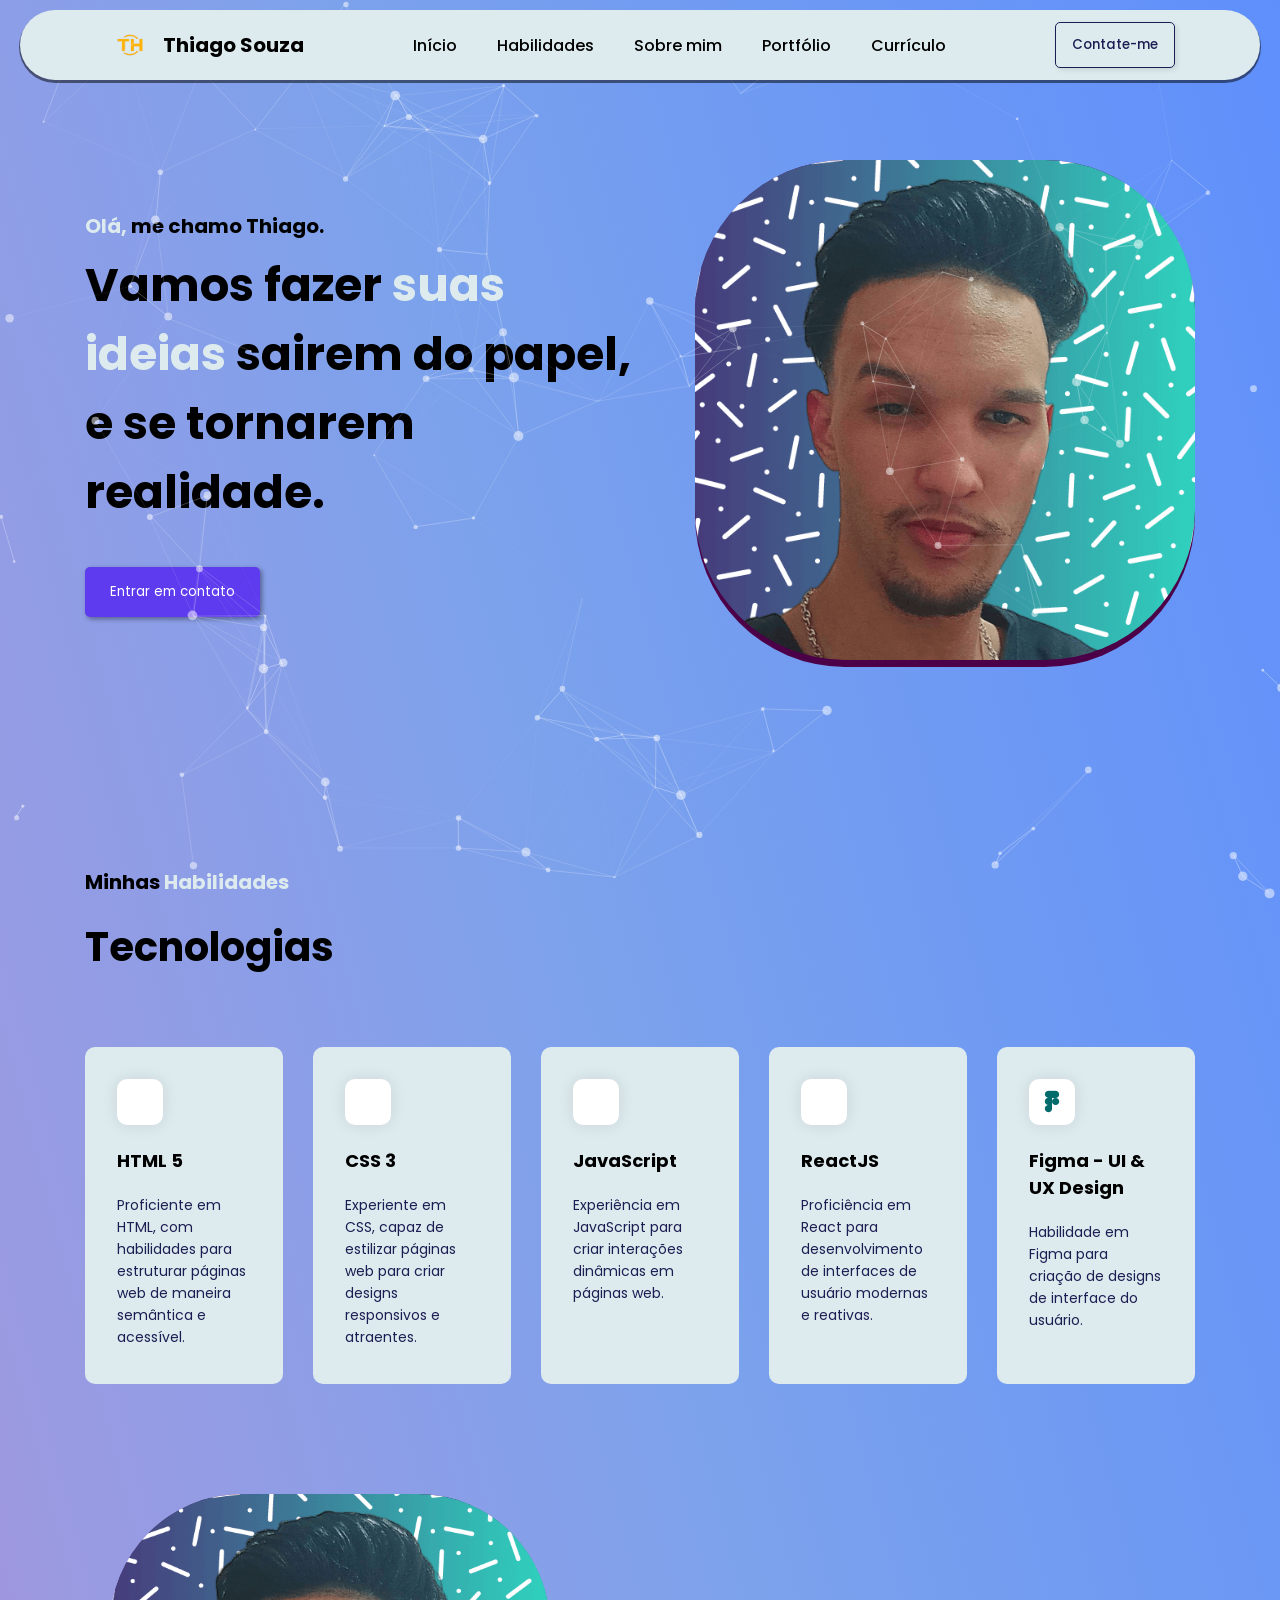
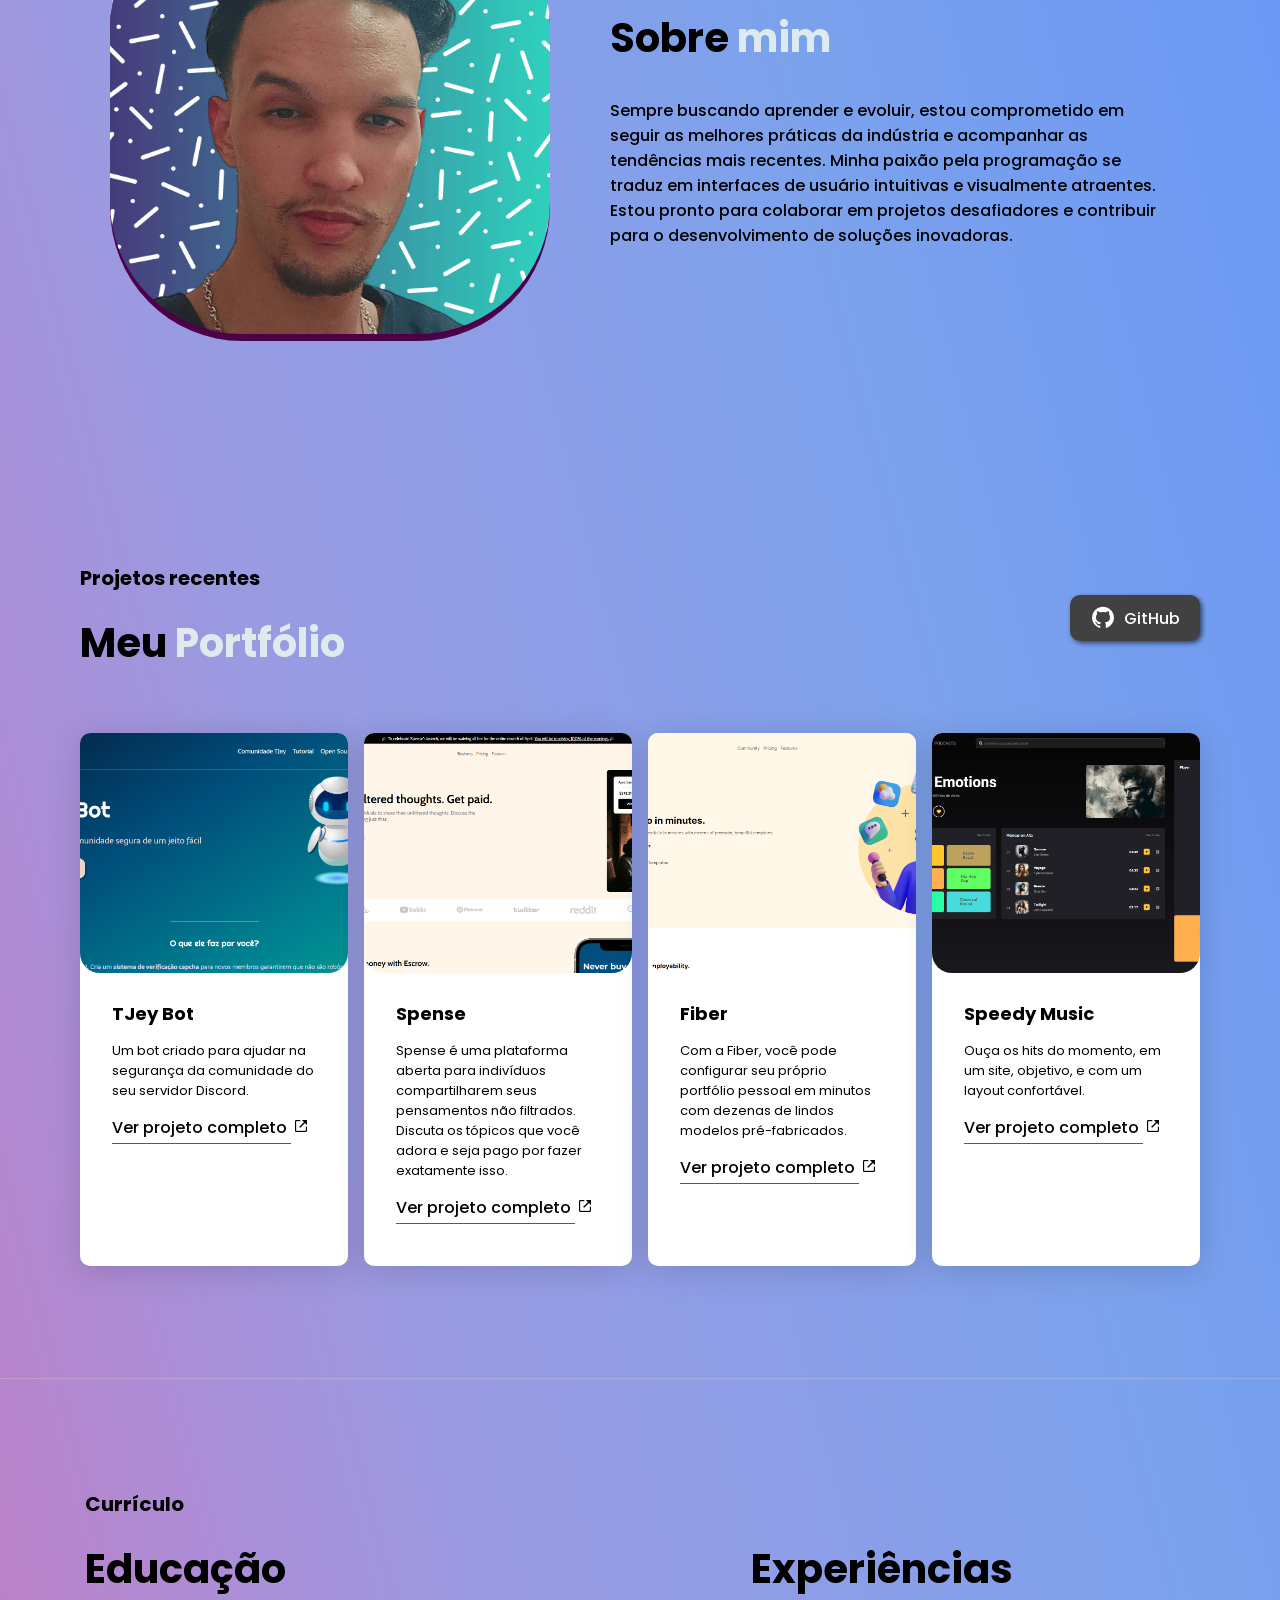
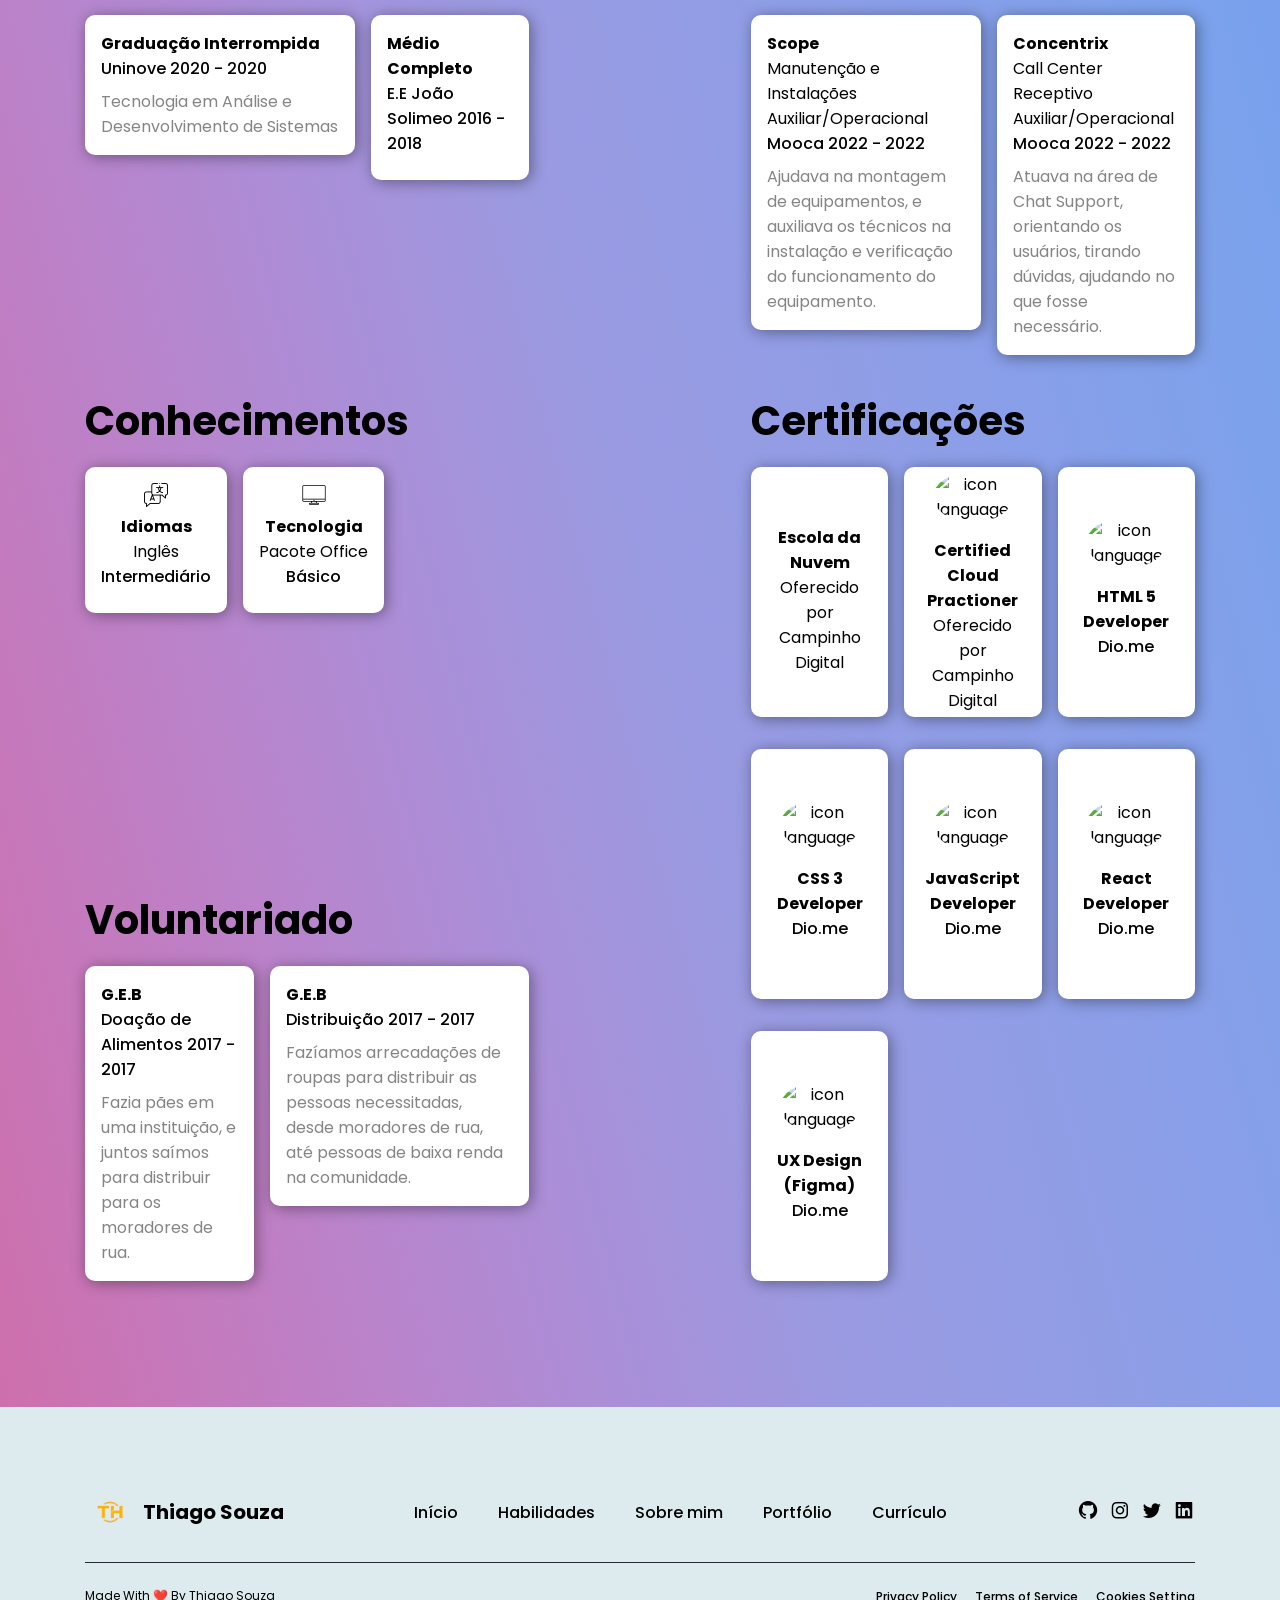
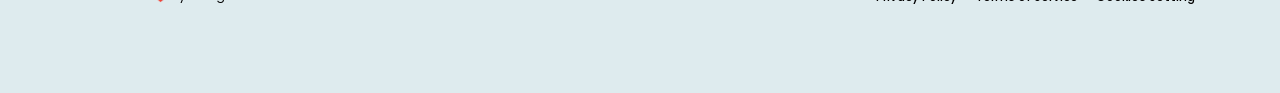
==== index.html @ 3ee02ec7 "adicionando particulas + mq" ====
<!DOCTYPE html>
<html lang="pt-br">
  <head>
    <meta charset="UTF-8" />
    <meta name="viewport" content="width=device-width, initial-scale=1.0" />
    <link
      rel="shortcut icon"
      href="assets/images/logo/th-logo-colored.ico"
      type="image/x-icon"
    />
    <!-- Links alt -->

    <link
      rel="stylesheet"
      type="text/css"
      href="https://cdn.jsdelivr.net/gh/devicons/devicon@latest/devicon.min.css"
    />

    <link
      href="https://unpkg.com/boxicons@2.1.4/css/boxicons.min.css"
      rel="stylesheet"
    />
    <link rel="stylesheet" href="assets/css/style.css" />
    <link rel="stylesheet" href="assets/css/mq-telas-menores.css" />
    <script src="assets/js/scripts.js" defer></script>
    <!-- particles -->
    <script src="assets/js/particles.js" defer></script>
    <script src="assets/js/app.js" defer></script>
    <title>Thiago Souza Portfolio</title>
  </head>
  <body>
    <!-- Particles -->
    <div id="particles-js"></div>

    <!-- Navigation -->
    <nav>
      <div class="logo">
        <img src="assets/images/logo/logo-principal-colored.png" />
        <a href="https://instagram.com/th_ntc" target="_blank">Thiago Souza</a>
      </div>
      <ul>
        <li><a href="#main">Início</a></li>
        <li><a href="#skills" class="hide">Habilidades</a></li>
        <li><a href="#about" class="hide">Sobre mim</a></li>
        <li><a href="#portfolio">Portfólio</a></li>
        <li><a href="#curriculo">Currículo</a></li>
      </ul>
      <button>Contate-me</button>
      <button id="menuButton" onclick="openMenu()">
        <i class="bx bx-menu"></i>
      </button>
    </nav>

    <div class="main" id="main">
      <div class="left">
        <h5><span>Olá,</span> me chamo Thiago.</h5>
        <h3>
          Vamos fazer <span>suas ideias</span> sairem do papel, e se tornarem
          realidade.
        </h3>
        <button>Entrar em contato</button>
      </div>
      <div class="right">
        <img class="profile-pic" src="assets/images/profile-pic.png" />
      </div>
    </div>

    <div class="skills" id="skills">
      <h5>Minhas <span>Habilidades</span></h5>
      <h3>Tecnologias</h3>
      <div class="skill-items">
        <div class="item">
          <div class="icon">
            <i class="devicon-html5-plain colored"></i>
          </div>
          <h4>HTML 5</h4>
          <p>
            Proficiente em HTML, com habilidades para estruturar páginas web de
            maneira semântica e acessível.
          </p>
        </div>
        <div class="item">
          <div class="icon">
            <i class="devicon-css3-plain colored"></i>
          </div>
          <h4>CSS 3</h4>
          <p>
            Experiente em CSS, capaz de estilizar páginas web para criar designs
            responsivos e atraentes.
          </p>
        </div>
        <div class="item">
          <div class="icon">
            <i class="devicon-javascript-plain colored"></i>
          </div>
          <h4>JavaScript</h4>
          <p>
            Experiência em JavaScript para criar interações dinâmicas em páginas
            web.
          </p>
        </div>
        <div class="item">
          <div class="icon">
            <i class="devicon-react-original colored"></i>
          </div>
          <h4>ReactJS</h4>
          <p>
            Proficiência em React para desenvolvimento de interfaces de usuário
            modernas e reativas.
          </p>
        </div>
        <div class="item">
          <div class="icon">
            <i class="bx bxl-figma"></i>
          </div>
          <h4>Figma - UI & UX Design</h4>
          <p>
            Habilidade em Figma para criação de designs de interface do usuário.
          </p>
        </div>
      </div>
    </div>

    <div class="about" id="about">
      <div class="left">
        <img src="assets/images/profile-pic.png" />
      </div>
      <div class="right">
        <h3>Sobre <span>mim</span></h3>
        <p>
          Sempre buscando aprender e evoluir, estou comprometido em seguir as
          melhores práticas da indústria e acompanhar as tendências mais
          recentes. Minha paixão pela programação se traduz em interfaces de
          usuário intuitivas e visualmente atraentes. Estou pronto para
          colaborar em projetos desafiadores e contribuir para o desenvolvimento
          de soluções inovadoras.
        </p>
      </div>
    </div>

    <div class="portfolio" id="portfolio">
      <div class="header">
        <div class="info">
          <h5>Projetos recentes</h5>
          <h3>Meu <span>Portfólio</span></h3>
        </div>
        <a href="https://github.com/th-alves" target="_blank"
          ><i class="bx bxl-github"></i>GitHub</a
        >
      </div>

      <div class="portfolio-items">
        <div class="item">
          <img
            src="assets/images/portfolio-images/destaqueImages/portfolio-first.png"
          />
          <div class="info">
            <h4>TJey Bot</h4>
            <p>
              Um bot criado para ajudar na segurança da comunidade do seu
              servidor Discord.
            </p>
            <a
              href="assets/projects/Destaques/TJey Bot/index.html"
              target="_blank"
              >Ver projeto completo <i class="bx bx-link-external"></i
            ></a>
          </div>
        </div>
        <div class="item">
          <img
            src="assets/images/portfolio-images/destaqueImages/portfolio-second.png"
          />
          <div class="info">
            <h4>Spense</h4>
            <p>
              Spense é uma plataforma aberta para indivíduos compartilharem seus
              pensamentos não filtrados. Discuta os tópicos que você adora e
              seja pago por fazer exatamente isso.
            </p>
            <a
              href="assets/projects/Destaques/Spense/index.html"
              target="_blank"
              >Ver projeto completo <i class="bx bx-link-external"></i
            ></a>
          </div>
        </div>
        <div class="item">
          <img
            src="assets/images/portfolio-images/destaqueImages/portfolio-third.png"
          />
          <div class="info">
            <h4>Fiber</h4>
            <p>
              Com a Fiber, você pode configurar seu próprio portfólio pessoal em
              minutos com dezenas de lindos modelos pré-fabricados.
            </p>
            <a href="assets/projects/Destaques/Fiber/index.html" target="_blank"
              >Ver projeto completo <i class="bx bx-link-external"></i
            ></a>
          </div>
        </div>
        <div class="item">
          <img
            src="assets/images/portfolio-images/destaqueImages/portfolio-fourth.png"
          />
          <div class="info">
            <h4>Speedy Music</h4>
            <p>
              Ouça os hits do momento, em um site, objetivo, e com um layout
              confortável.
            </p>
            <a
              href="assets/projects/Destaques/speedy-music/index.html"
              target="_blank"
              >Ver projeto completo <i class="bx bx-link-external"></i
            ></a>
          </div>
        </div>
      </div>
    </div>

    <!-- Currículo -->
    <div class="curriculo" id="curriculo">
      <h5>Currículo</h5>
      <a class="btnCurriculo" href="assets/currículo-thiago.pdf" target="_blank"
        >Conferir currílo completo</a
      >
      <div class="grid-container">
        <section class="curriculo-content" id="educacao">
          <h3>Educação</h3>
          <div class="flex-container">
            <div class="item">
              <div class="name">
                <p>Graduação Interrompida</p>
              </div>
              <div class="course">
                <span>Uninove 2020 - 2020</span>
                <p>Tecnologia em Análise e Desenvolvimento de Sistemas</p>
              </div>
            </div>
            <div class="item">
              <div class="name">
                <p>Médio Completo</p>
              </div>
              <div class="course">
                <span>E.E João Solimeo 2016 - 2018</span>
              </div>
            </div>
          </div>
        </section>

        <!-- Experiências -->
        <section class="curriculo-content" id="experiencias">
          <h3>Experiências</h3>
          <div class="flex-container">
            <div class="item">
              <div class="name">
                <p>Scope</p>
                <span>Manutenção e Instalações Auxiliar/Operacional</span>
              </div>
              <div class="course">
                <span>Mooca 2022 - 2022</span>
                <p>
                  Ajudava na montagem de equipamentos, e auxiliava os técnicos
                  na instalação e verificação do funcionamento do equipamento.
                </p>
              </div>
            </div>
            <div class="item">
              <div class="name">
                <p>Concentrix</p>
                <span>Call Center Receptivo Auxiliar/Operacional</span>
              </div>
              <div class="course">
                <span>Mooca 2022 - 2022</span>
                <p>
                  Atuava na área de Chat Support, orientando os usuários,
                  tirando dúvidas, ajudando no que fosse necessário.
                </p>
              </div>
            </div>
          </div>
        </section>

        <!-- Conhecimentos -->
        <section class="curriculo-content" id="conhecimentos">
          <h3>Conhecimentos</h3>
          <div class="flex-container">
            <div class="item">
              <div class="name">
                <img src="assets/images/language.png" alt="icon language" />
                <p>Idiomas</p>
                <span>Inglês</span>
              </div>
              <div class="course">
                <span>Intermediário</span>
              </div>
            </div>

            <div class="item">
              <div class="name">
                <img src="assets/images/monitor.png" alt="icon language" />
                <p>Tecnologia</p>
                <span>Pacote Office</span>
              </div>
              <div class="course">
                <span>Básico</span>
              </div>
            </div>
          </div>
        </section>

        <!-- Certificações -->
        <section class="curriculo-content" id="certificacoes">
          <h3>Certificações</h3>
          <div class="flex-container">
            <div class="item">
              <div class="name">
                <img
                  src="https://storage.googleapis.com/taqe-storage/production/public/companies/certifications/logos/campinho-digital_15-12-2023-11-24-24-917_T.png"
                  alt=""
                />
                <p>Escola da Nuvem</p>
                <span>Oferecido por Campinho Digital</span>
              </div>
            </div>

            <div class="item">
              <div class="name">
                <img
                  src="https://storage.googleapis.com/taqe-storage/production/public/companies/certifications/logos/campinho-digital_10-01-2024-16-54-52-249_T.jpeg"
                  alt="icon language"
                />
                <p>Certified Cloud Practioner</p>
                <span>Oferecido por Campinho Digital</span>
              </div>
            </div>
            <div class="item">
              <div class="name">
                <img
                  src="https://hermes.dio.me/tracks/62ed1f1d-8d76-4bbc-905f-e73d20cb82f5.png"
                  alt="icon language"
                />
                <p>HTML 5 Developer</p>
              </div>
              <div class="course">
                <span>Dio.me</span>
              </div>
            </div>
            <div class="item">
              <div class="name">
                <img
                  src="https://hermes.dio.me/tracks/da043c7a-7189-441e-bf28-adc2d05a4934.png"
                  alt="icon language"
                />
                <p>CSS 3 Developer</p>
              </div>
              <div class="course">
                <span>Dio.me</span>
              </div>
            </div>
            <div class="item">
              <div class="name">
                <img
                  src="https://hermes.dio.me/tracks/55e7040f-775b-47e5-a8fb-69d002ca17a9.png"
                  alt="icon language"
                />
                <p>JavaScript Developer</p>
              </div>
              <div class="course">
                <span>Dio.me</span>
              </div>
            </div>
            <div class="item">
              <div class="name">
                <img
                  src="https://hermes.dio.me/tracks/68c81887-a1c2-440d-a7ea-7777bc10cd41.png"
                  alt="icon language"
                />
                <p>React Developer</p>
              </div>
              <div class="course">
                <span>Dio.me</span>
              </div>
            </div>
            <div class="item">
              <div class="name">
                <img
                  src="https://hermes.dio.me/tracks/0b5c4809-2339-47e7-b9df-56359e44ac1a.png"
                  alt="icon language"
                />
                <p>UX Design (Figma)</p>
              </div>
              <div class="course">
                <span>Dio.me</span>
              </div>
            </div>
          </div>
        </section>

        <!-- Voluntariado -->
        <section class="curriculo-content" id="voluntariado">
          <h3>Voluntariado</h3>
          <div class="flex-container">
            <div class="item">
              <div class="name">
                <p>G.E.B</p>
              </div>
              <div class="course">
                <span>Doação de Alimentos 2017 - 2017</span>
                <p>
                  Fazia pães em uma instituição, e juntos saímos para distribuir
                  para os moradores de rua.
                </p>
              </div>
            </div>
            <div class="item">
              <div class="name">
                <p>G.E.B</p>
              </div>
              <div class="course">
                <span>Distribuição 2017 - 2017</span>
                <p>
                  Fazíamos arrecadações de roupas para distribuir as pessoas
                  necessitadas, desde moradores de rua, até pessoas de baixa
                  renda na comunidade.
                </p>
              </div>
            </div>
          </div>
        </section>
      </div>
    </div>

    <footer>
      <div class="top">
        <div class="logo">
          <img src="assets/images/logo/logo-principal-colored.png" />
          <a href="https://instagram.com/th_ntc">Thiago Souza</a>
        </div>
        <ul>
          <li><a href="#main">Início</a></li>
          <li><a href="#skills" class="hide">Habilidades</a></li>
          <li><a href="#about" class="hide">Sobre mim</a></li>
          <li><a href="#portfolio">Portfólio</a></li>
          <li><a href="#curriculo">Currículo</a></li>
        </ul>
        <div class="social-links">
          <a href="https://github.com/th-alves" target="_blank"
            ><i class="bx bxl-github"></i
          ></a>
          <a href="https://instagram.com/th_ntc" target="_blank"
            ><i class="bx bxl-instagram"></i
          ></a>
          <a href="https://x.com/@speedyx02" target="_blank"
            ><i class="bx bxl-twitter"></i
          ></a>
          <a
            href="https://www.linkedin.com/in/thiago-alves-265823236/"
            target="_blank"
            ><i class="bx bxl-linkedin-square"></i
          ></a>
        </div>
      </div>
      <div class="separator"></div>
      <div class="bottom">
        <p>Made With ❤️ By Thiago Souza</p>
        <div class="links">
          <a href="#">Privacy Policy</a>
          <a href="#">Terms of Service</a>
          <a href="#">Cookies Setting</a>
        </div>
      </div>
    </footer>
  </body>
</html>

<!--  -->
---- assets/css/style.css ----
@charset "UTF-8";

@import url(https://fonts.googleapis.com/css?family=Poppins:100,100italic,200,200italic,300,300italic,regular,italic,500,500italic,600,600italic,700,700italic,800,800italic,900,900italic);

html {
  scroll-behavior: smooth;
}

* {
  margin: 0;
  padding: 0;
  box-sizing: border-box;
  font-family: "Poppins", sans-serif;
}

body {
  background-image: linear-gradient(
    to right top,
    #d16ba5,
    #c777b9,
    #ba83ca,
    #aa8fd8,
    #9a9ae1,
    #919de5,
    #879fe9,
    #7ca2ec,
    #749df0,
    #6d99f4,
    #6694f8,
    #5f8ffb
  );
}

a {
  text-decoration: none;
  color: #000;
  font-weight: 500;
  transition: color 0.3s ease;
}

a:hover:not(.portfolio .header a) {
  color: #1c1e53 !important;
}

h5 {
  font-size: 20px;
}

li {
  list-style: none;
}

nav {
  background-color: #deebee;
  border-radius: 50px;
  position: sticky;
  top: 10px;
  padding: 0 85px;
  margin: 0 20px;
  display: flex;
  align-items: center;
  justify-content: space-between;
  height: 70px;
  box-shadow: 0 2px 0px 1px rgba(0, 0, 0, 0.5);
  z-index: 99;
}

nav .logo,
footer .logo {
  display: flex;
  align-items: center;
}

nav .logo a,
footer .logo a {
  margin-left: 8px;
  font-weight: bold;
  font-size: 20px;
}

nav .logo img,
footer .logo img {
  width: 50px;
  height: 40px;
}

nav ul,
footer .top ul {
  display: flex;
  gap: 40px;
}

nav button {
  color: #1c1e53;
  font-weight: 500;
  background-color: transparent;
  box-shadow: 2px 2px 5px rgba(0, 0, 0, 0.1);
  padding: 12px 16px;
  border-radius: 5px;
  border: 1px solid #1c1e53;
  cursor: pointer;
  transition: all 0.3s ease;
}

nav button:hover {
  background-color: #5e3bee;
  border-color: #5e3bee;
  box-shadow: 2px 2px 3px rgba(0, 0, 0, 0.4);
  color: #deebee;
}

nav button#menuButton {
  display: none;
  align-items: center;
  justify-content: center;
  font-size: 24px;
  padding: 7px;
}

.main {
  padding: 90px 85px;
  display: flex;
  align-items: center;
  justify-content: space-between;
  gap: 40px;
}

.main .left {
  display: flex;
  flex-direction: column;
  align-items: start;
}

.main .left h3 {
  margin-top: 10px;
  font-weight: bold;
  font-size: 46px;
}

.main .left h3 span,
.main .left h5 span,
.about .right h3 span,
.portfolio .header .info h3 span,
.skills h5 span {
  color: #deebee;
}

.main .left button {
  margin-top: 40px;
  color: #fff;
  cursor: pointer;
  background-color: #5e3bee;
  padding: 14px 24px;
  border: 1px solid transparent;
  border-radius: 5px;
  box-shadow: 2px 2px 5px rgba(0, 0, 0, 0.4);
  transition: background 0.7s ease;
}

.main .left button:hover {
  background-color: #000;
  box-shadow: 2px 2px 3px rgba(0, 0, 0, 0.4);
  color: #fff;
}

.main .right {
  animation: bouncing 6s ease-in-out infinite alternate;
}

.main .right,
.main .right img {
  background-color: #4b0047;
  width: 500px;
  border-radius: 30%;
}

.skills {
  padding: 110px 85px 0;
}

.skills h3,
.about .right h3,
.portfolio .header h3,
.curriculo h3 {
  font-size: 40px;
  margin-top: 20px;
}

.skills .skill-items {
  display: flex;
  margin-top: 70px;
  gap: 30px;
}

.skills .skill-items .item {
  background-color: #deebee;
  width: 25%;
  border-radius: 10px;
  padding: 32px;
  border-bottom: 4px solid transparent;
  cursor: pointer;
  transition: all 0.3s ease;
}

.skills .skill-items .item:hover {
  border-color: #4b0047;
  transform: scale(1.02);
}

.skills .skill-items .item .icon {
  display: flex;
  align-items: center;
  justify-content: center;
  background-color: #fff;
  width: 46px;
  height: 46px;
  border-radius: 10px;
  margin-bottom: 22px;
  box-shadow: 0 0 16px rgba(0, 0, 0, 0.1);
}

.skills .skill-items .item .icon i {
  font-size: 26px;
  color: #006b6a;
}

.skills .skill-items .item h4,
.portfolio .portfolio-items .item .info h4 {
  font-size: 18px;
}

.skills .skill-items .item p {
  margin-top: 20px;
  font-size: 14px;
  line-height: 22px;
  color: #1c1e53;
}

.about {
  padding: 110px;
  display: flex;
  align-items: center;
  gap: 60px;
}

.about .left {
  background-color: #deebee;
  border-radius: 10px 10px 0 0;
}

.about .left,
.about .left img {
  width: 440px;
  border-radius: 30%;
  background-color: #4b0047;
}

.about .right p {
  font-size: 16px;
  font-weight: 500;
  margin-top: 30px;
}

.portfolio {
  padding: 7rem 5rem;
}

.portfolio .header {
  display: flex;
  align-items: center;
  justify-content: space-between;
  margin-bottom: 60px;
}

.portfolio .header a {
  background-color: #414141;
  box-shadow: 2px 2px 5px rgba(0, 0, 0, 0.6);
  border: none;
  border-radius: 10px;
  padding: 10px 20px;
  color: #fff;
  cursor: pointer;
  display: flex;
  align-items: center;
  gap: 8px;
  transition: 0.3s ease-in;
}

.portfolio .header a i {
  font-size: 26px;
}
.portfolio .header a:hover {
  transform: scale(1.02);
  box-shadow: 1px 2px 5px black;
}

.portfolio .portfolio-items {
  display: grid;
  grid-template-columns: repeat(4, 1fr);
  gap: 1rem;
}

.portfolio .portfolio-items .item {
  width: 100%;
  background-color: #fff;
  border-radius: 10px;
  border-bottom: 4px solid transparent;
  cursor: pointer;
  box-shadow: 0 5px 32px rgba(0, 0, 0, 0.15);
  transition: all 0.3s ease;
}

.portfolio .portfolio-items .item:hover {
  border-color: #4b0047;
  transform: translateY(-10px);
}

.portfolio .portfolio-items .item img {
  width: 100%;
  height: 240px;
  object-fit: cover;
  object-position: top;
  border-radius: 10px 10px 20px 20px;
}

.portfolio .portfolio-items .item .info {
  display: flex;
  flex-direction: column;
  gap: 14px;
  padding: 20px 32px 42px;
}

.portfolio .portfolio-items .item .info p {
  font-size: 13px;
}

.portfolio .portfolio-items .item .info a {
  text-decoration: underline;
  text-underline-offset: 10px;
  text-decoration-color: #5e3bee;
}

.portfolio .portfolio-items .item .info a i {
  margin-left: 2px;
  font-size: 16px;
}

/* Curriculo */
.curriculo {
  border-top: 1px solid rgba(211, 211, 211, 0.3);
  padding: 110px 85px;
}

.curriculo .btnCurriculo {
  display: none;
}

.curriculo h3 {
  margin-bottom: 1rem;
}

.curriculo .grid-container {
  display: grid;
  grid-template-columns: repeat(5, 1fr);
}

#educacao {
  grid-area: 1 / 1 / 3 / 3;
}
#experiencias {
  grid-area: 1 / 4 / 3 / 6;
}
#conhecimentos {
  grid-area: 4 / 1 / 6 / 3;
}
#certificacoes {
  grid-area: 4 / 4 / 6 / 6;
}
#voluntariado {
  grid-area: 5 / 1 / 5 / 3;
}

.curriculo .curriculo-content .flex-container {
  display: flex;
  align-items: center;
  align-items: flex-start;
  gap: 1rem;
}

.curriculo .item {
  background-color: #fff;
  box-shadow: 2px 2px 15px rgba(0, 0, 0, 0.4);
  border-radius: 10px;
  padding: 1rem;
  margin-bottom: 1rem;
  height: auto;
  max-width: 300px;
}
.curriculo .item .course {
  display: flex;
  flex-direction: column;
}
.curriculo .item .name p {
  color: #000;
  font-weight: 700;
}
.curriculo .item .course span {
  margin-bottom: 0.5rem;
  color: #000;
  font-weight: 500;
}
.curriculo .item .course p {
  color: #858585;
}

/* Conhecimentos */
#conhecimentos .flex-container .item .name span svg {
  font-size: 20px;
}

/* Certificações */
#certificacoes .flex-container {
  display: grid;
  grid-template-columns: repeat(3, 1fr);
}
#certificacoes .flex-container .item {
  display: flex;
  align-items: center;
  justify-content: center;
  flex-direction: column;
  height: 250px;
}

#certificacoes .flex-container .item,
#conhecimentos .flex-container .item {
  text-align: center;
}

#certificacoes .flex-container .item .name img {
  margin: 0 auto 1rem;
  width: 80px;
  border-radius: 50%;
  display: flex;
  align-items: center;
}

footer {
  background-color: #deebee;
  padding: 85px;
  display: flex;
  flex-direction: column;
}

footer .top,
footer .bottom {
  display: flex;
  align-items: center;
  justify-content: space-between;
}

footer .top .social-links {
  display: flex;
  align-items: center;
  gap: 10px;
  font-size: 22px;
}

footer .separator {
  width: 100%;
  height: 1px;
  background-color: #282938;
  margin: 30px 0 20px;
}

footer .bottom p {
  font-size: 12px;
}

footer .bottom .links a {
  font-size: 12px;
  margin-left: 14px;
}

/* ---- particles.js container ---- */
#particles-js {
  position: absolute;
  width: 100%;
  height: 100%;
  background-color: transparent;
  background-image: url("");
  background-repeat: no-repeat;
  background-size: cover;
  background-position: 50% 50%;
} /* ---- stats.js ---- */
.count-particles {
  background: #000022;
  position: absolute;
  top: 48px;
  left: 0;
  width: 80px;
  color: #13e8e9;
  font-size: 0.8em;
  text-align: left;
  text-indent: 4px;
  line-height: 14px;
  padding-bottom: 2px;
  font-family: Helvetica, Arial, sans-serif;
  font-weight: bold;
}
.js-count-particles {
  font-size: 1.1em;
}
#stats,
.count-particles {
  user-select: none;
  -webkit-user-select: none;
  margin-top: 5px;
  margin-left: 5px;
}
#stats {
  border-radius: 3px 3px 0 0;
  overflow: hidden;
}
.count-particles {
  border-radius: 0 0 3px 3px;
}

/* Animation */
@keyframes bouncing {
  0% {
    transform: translateY(-10px);
  }
  50% {
    transform: translateY(20px);
  }
  100% {
    transform: translateY(10px);
  }
}
---- assets/css/mq-telas-menores.css ----
@media screen and (max-width: 1200px) {
  .main .left h5 {
    font-size: 18px;
  }

  .main .left h3 {
    font-size: 36px;
  }

  .main .left p {
    font-size: 18px;
  }

  .main .right img {
    width: 380px;
  }

  .skills .skill-items {
    gap: 10px;
    justify-content: space-between;
    flex-wrap: wrap;
  }

  .skills .skill-items .item {
    width: 49%;
  }

  .about .left img {
    width: 370px;
  }

  .skills h3,
  .about .right h3,
  .portfolio .header h3,
  .curriculo h3 {
    font-size: 32px;
  }

  .about .right p {
    font-size: 15px;
  }

  footer .top ul {
    gap: 20px;
  }
}

@media screen and (max-width: 992px) {
  nav {
    padding: 0 40px;
  }
  nav button {
    display: none;
  }

  nav ul {
    gap: 20px;
  }

  nav ul li a {
    font-size: 15px;
  }

  .main {
    flex-direction: column;
  }

  .main .right,
  .about .left,
  .about .left img,
  .main .right img {
    width: 380px;
  }

  .about {
    flex-direction: column;
    justify-content: center;
  }

  .portfolio .portfolio-items {
    grid-template-columns: repeat(2, 1fr);
    gap: 22px;
    flex-wrap: wrap;
    justify-content: center;
  }

  .portfolio .portfolio-items .item {
    width: 100%;
  }

  /* Curriculo */
  .curriculo .grid-container {
    display: flex;
    flex-direction: column;
    gap: 1rem;
  }

  footer .top ul {
    display: none;
  }
}

@media screen and (max-width: 768px) {
  nav {
    justify-content: space-between;
    padding: 0 42px;
  }

  nav ul {
    display: none;
  }

  nav.open .logo {
    display: none;
  }

  nav.open ul {
    display: flex;
    gap: 10px;
  }

  nav button#menuButton {
    display: flex;
  }

  .main {
    padding: 42px;
  }

  .about .left,
  .about .left img,
  .main .right,
  .main .right img {
    max-width: 100%;
  }

  .skills {
    padding: 85px 42px 0;
  }

  .skills .skill-items {
    gap: 8px;
  }

  .about {
    padding: 85px 42px;
  }

  .portfolio {
    padding: 0;
  }

  .portfolio .header {
    padding: 60px 42px;
    align-items: flex-start;
  }

  .portfolio .portfolio-items {
    grid-template-columns: 1fr;
  }

  .portfolio .portfolio-items .item {
    margin: auto;
    width: 80%;
  }

  /* Curriculo */
  .curriculo {
    padding: 85px 42px;
  }

  .curriculo .grid-container {
    display: flex;
    flex-direction: column;
    gap: 1rem;
  }

  footer {
    padding: 85px 42px;
  }

  footer .bottom {
    flex-direction: column-reverse;
    gap: 14px;
  }
}

@media screen and (max-width: 576px) {
  .hide {
    display: none;
  }

  nav ul li a {
    font-size: 1rem;
  }

  nav .logo a {
    font-size: 18px;
  }

  .main .left h3 {
    font-size: 32px;
  }

  .main .left p {
    font-size: 16px;
  }

  .main .left button {
    width: 100%;
  }

  .skills .skill-items .item {
    width: 100%;
  }

  .portfolio .header button {
    font-size: 12px;
    padding: 8px 14px;
  }

  .portfolio .portfolio-items .item {
    margin: auto;
    width: 90%;
  }

  .curriculo .grid-container {
    display: none;
  }

  .curriculo .btnCurriculo {
    display: block;
  }

  .curriculo .btnCurriculo {
    font-weight: 500;
    text-align: center;
    background-color: #deebee;
    box-shadow: 2px 2px 5px rgba(0, 0, 0, 0.1);
    padding: 12px 16px;
    border-radius: 5px;
    border: 1px solid #1c1e53;
    cursor: pointer;
  }
}
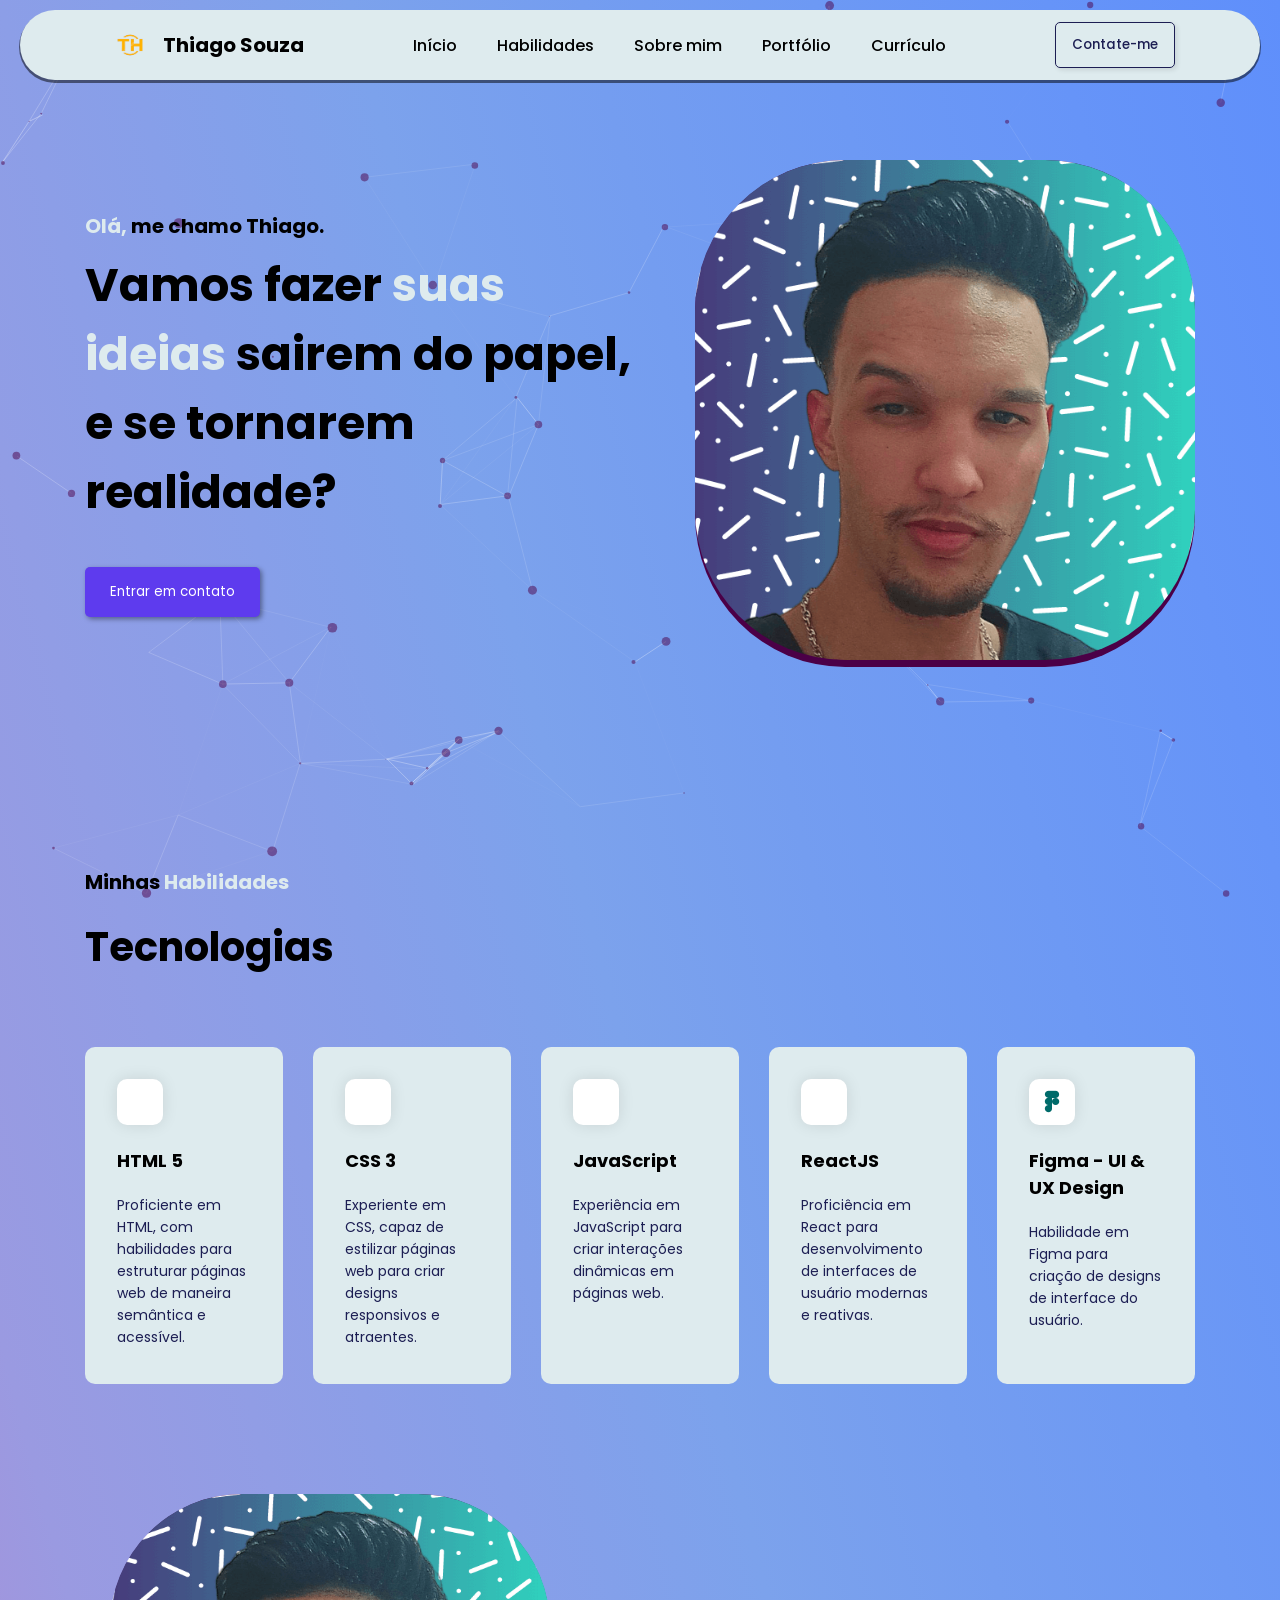
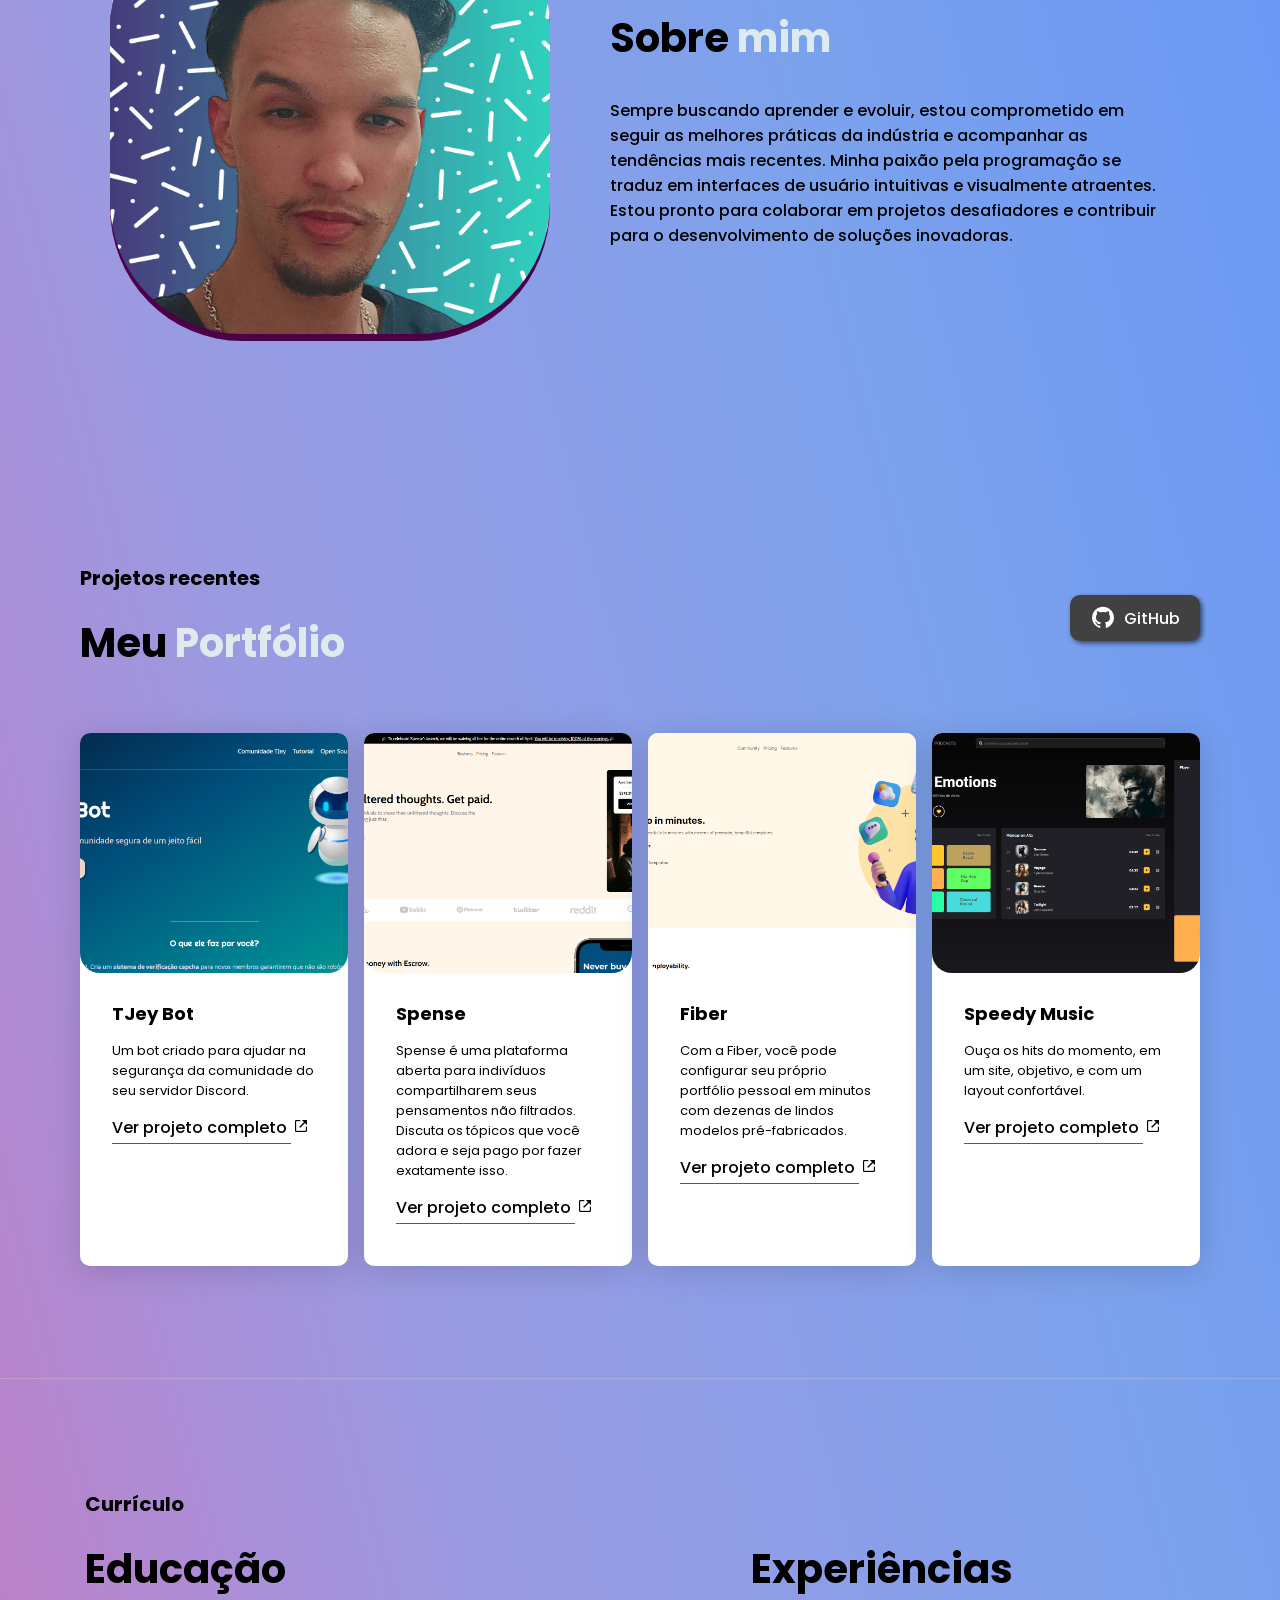
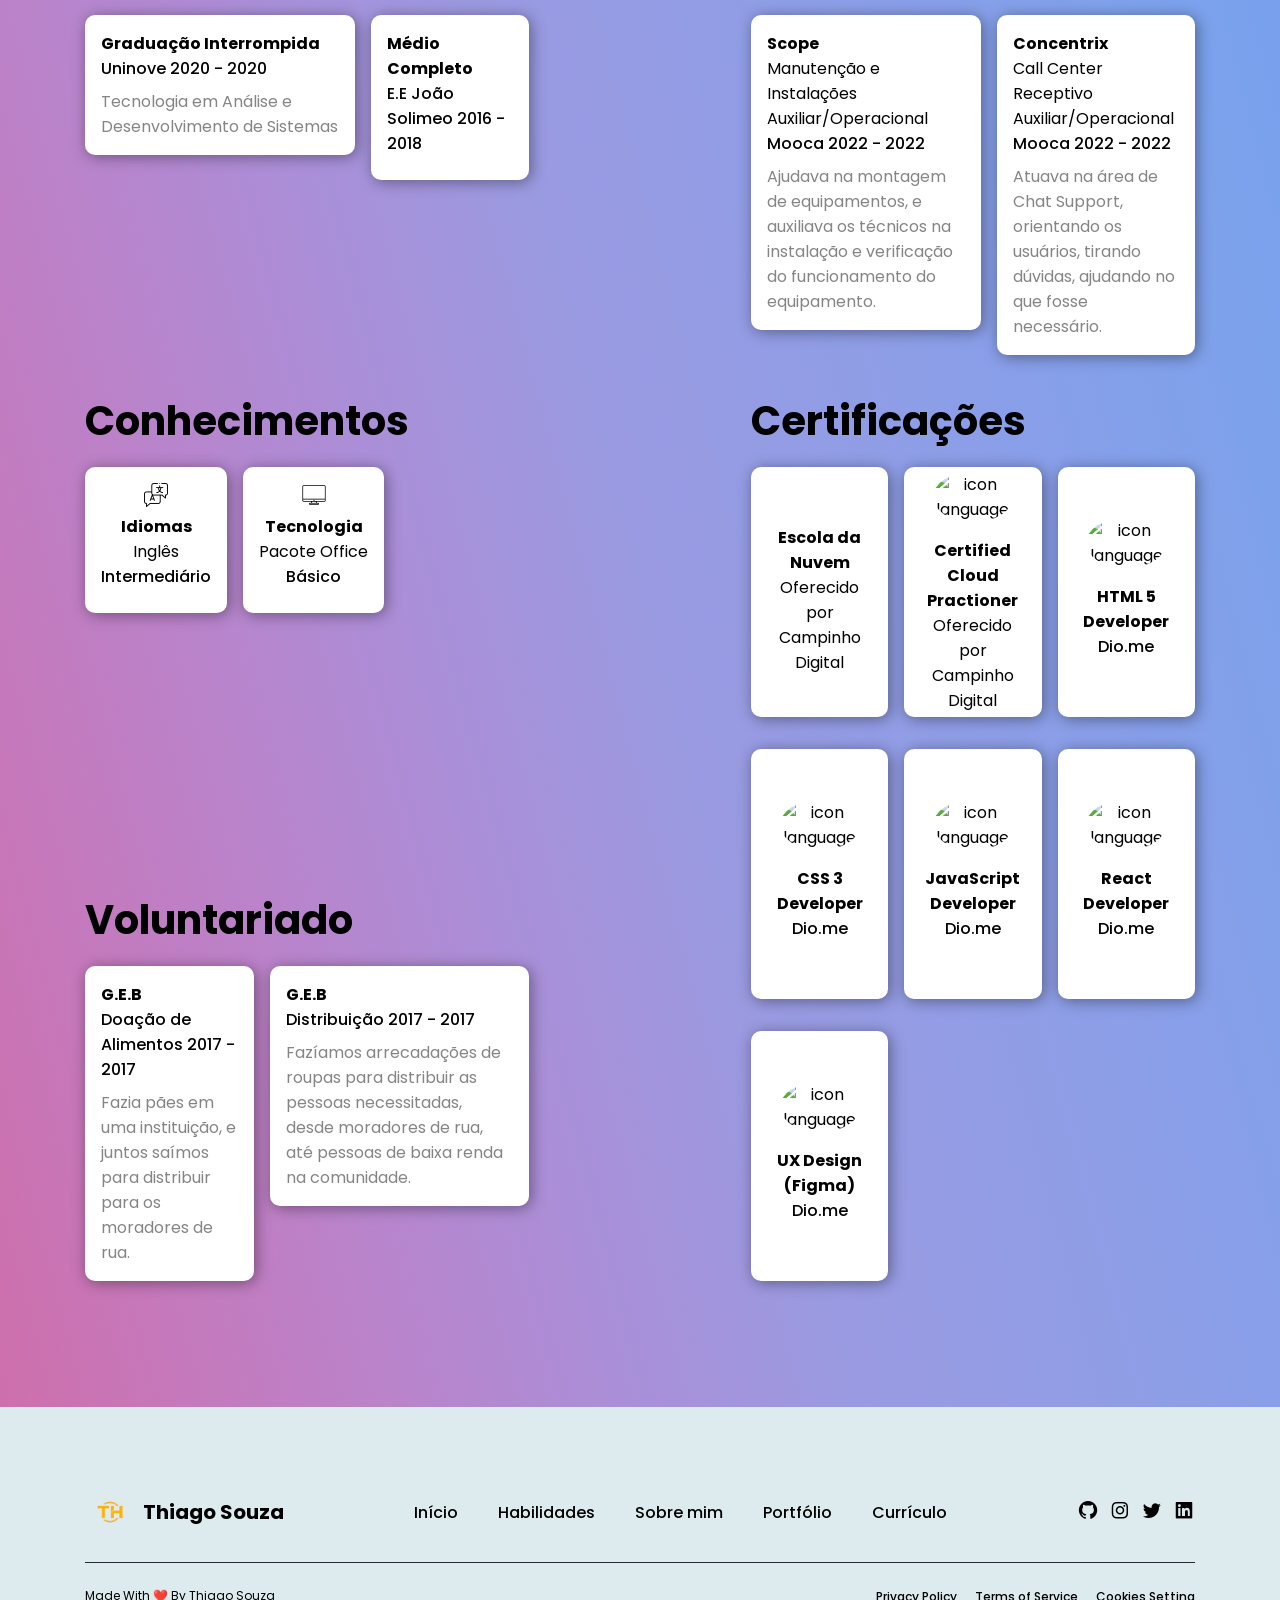
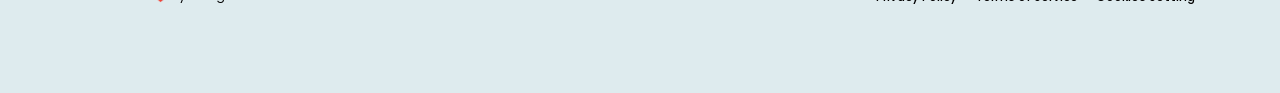
==== commit ca08a1e3: "correção de bug" ====
--- a/index.html
+++ b/index.html
@@ -56,7 +56,7 @@
         <h5><span>Olá,</span> me chamo Thiago.</h5>
         <h3>
           Vamos fazer <span>suas ideias</span> sairem do papel, e se tornarem
-          realidade.
+          realidade?
         </h3>
         <button>Entrar em contato</button>
       </div>
--- a/assets/css/style.css
+++ b/assets/css/style.css
@@ -486,45 +486,8 @@
   position: absolute;
   width: 100%;
   height: 100%;
-  background-color: transparent;
-  background-image: url("");
-  background-repeat: no-repeat;
-  background-size: cover;
-  background-position: 50% 50%;
-} /* ---- stats.js ---- */
-.count-particles {
-  background: #000022;
-  position: absolute;
-  top: 48px;
-  left: 0;
-  width: 80px;
-  color: #13e8e9;
-  font-size: 0.8em;
-  text-align: left;
-  text-indent: 4px;
-  line-height: 14px;
-  padding-bottom: 2px;
-  font-family: Helvetica, Arial, sans-serif;
-  font-weight: bold;
-}
-.js-count-particles {
-  font-size: 1.1em;
-}
-#stats,
-.count-particles {
-  user-select: none;
-  -webkit-user-select: none;
-  margin-top: 5px;
-  margin-left: 5px;
-}
-#stats {
-  border-radius: 3px 3px 0 0;
-  overflow: hidden;
-}
-.count-particles {
-  border-radius: 0 0 3px 3px;
-}
-
+  z-index: -99;
+}
 /* Animation */
 @keyframes bouncing {
   0% {
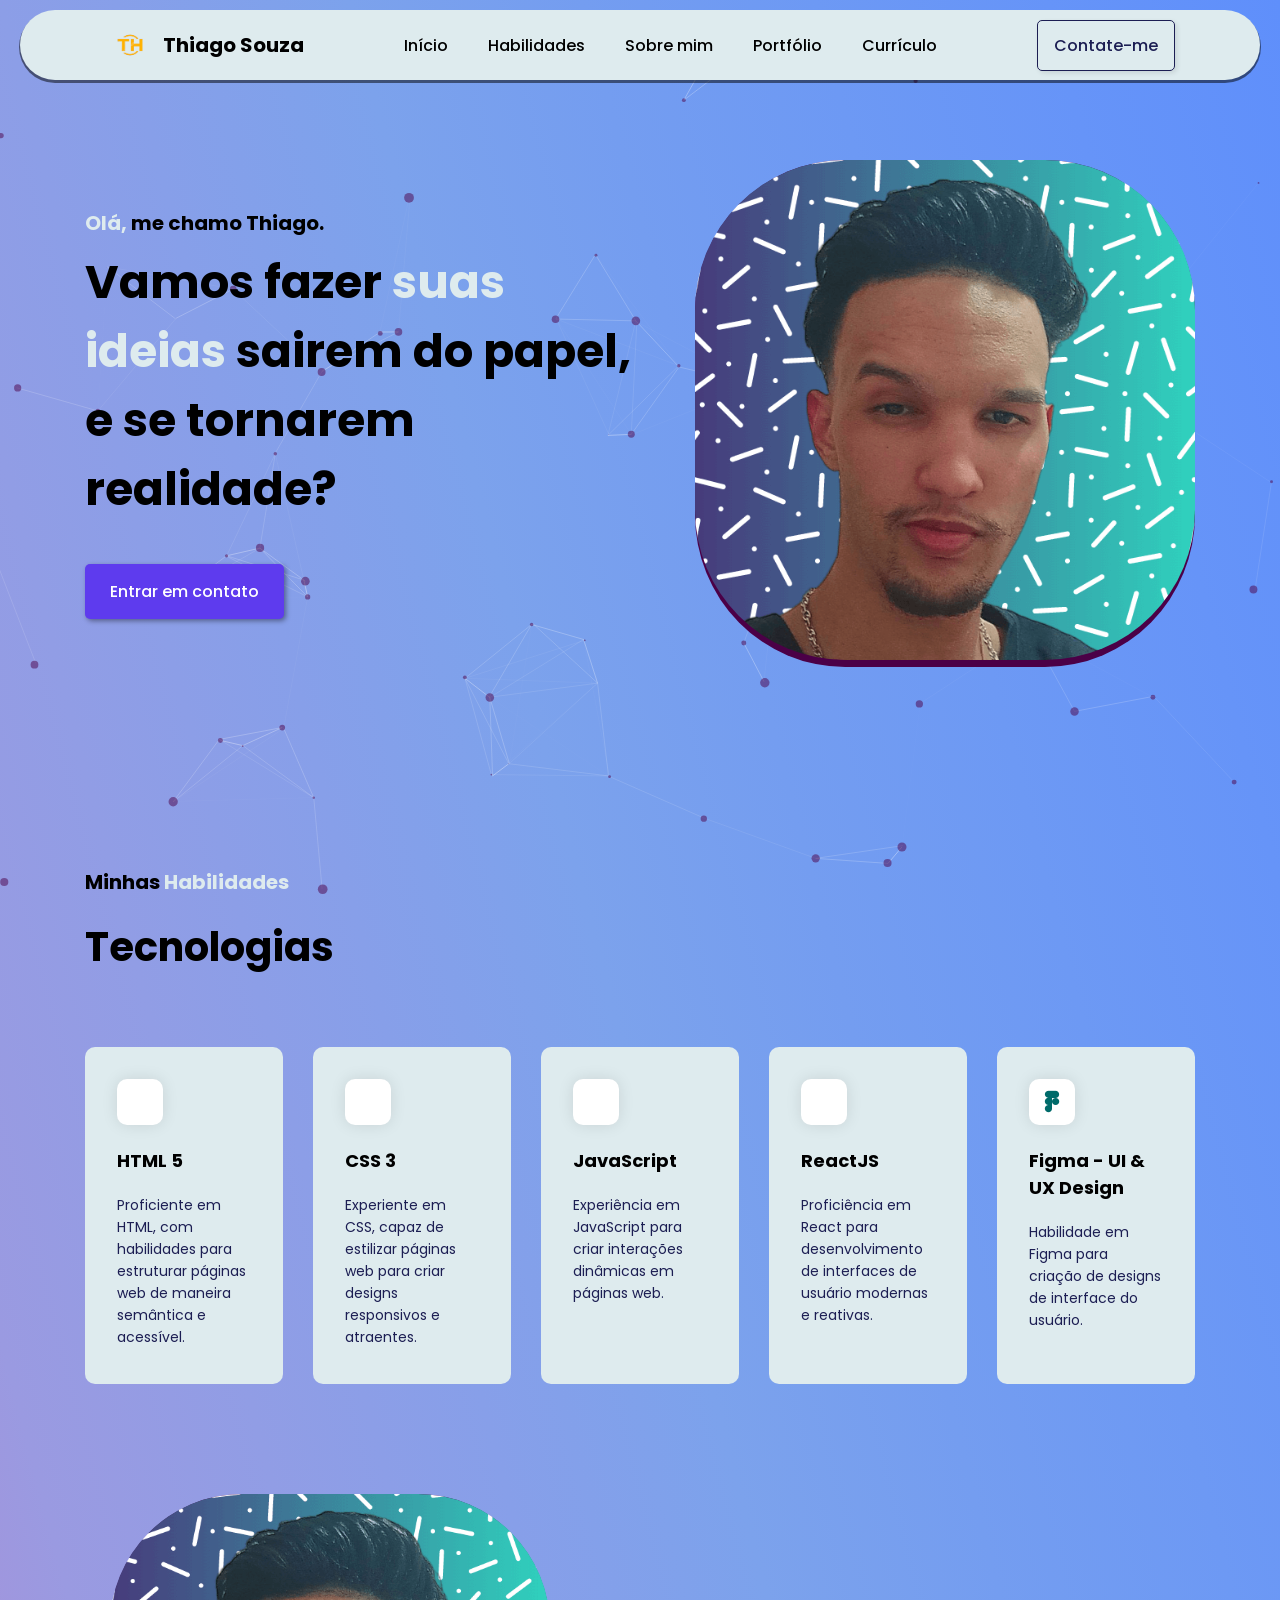
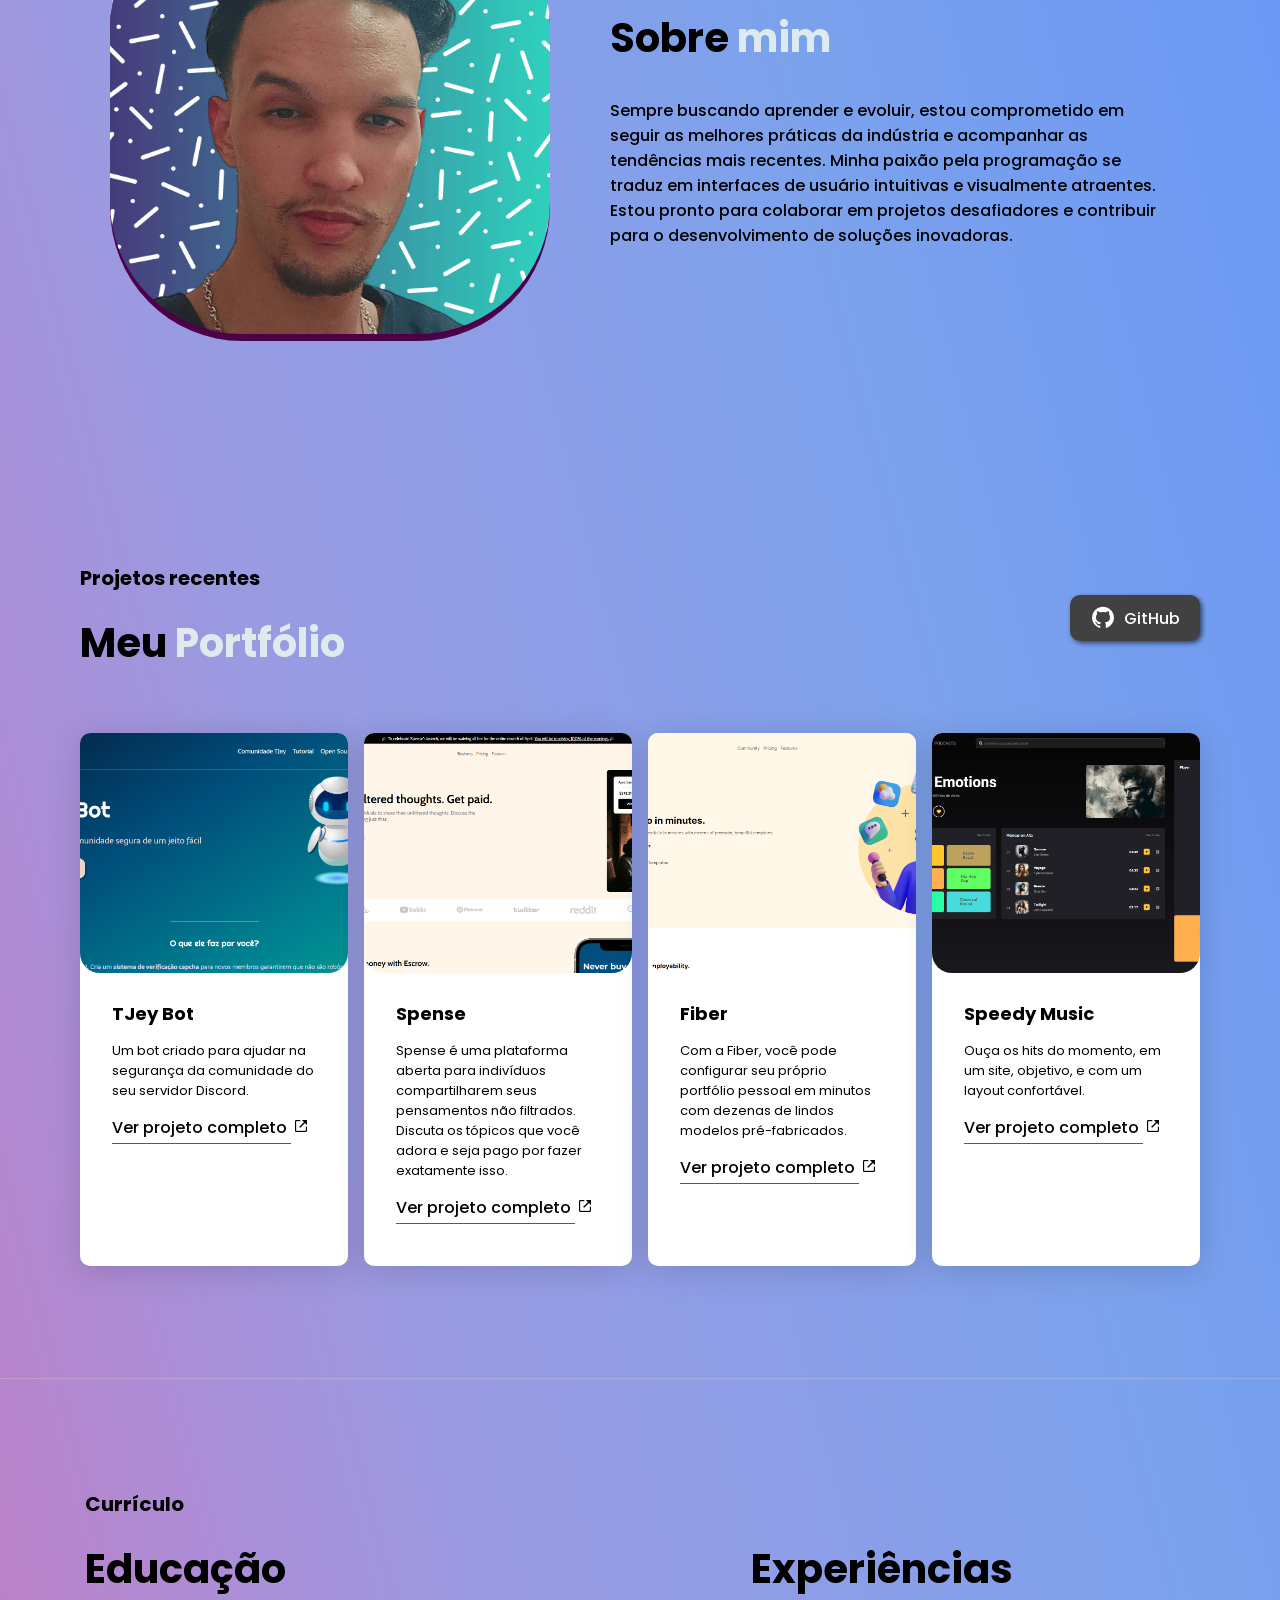
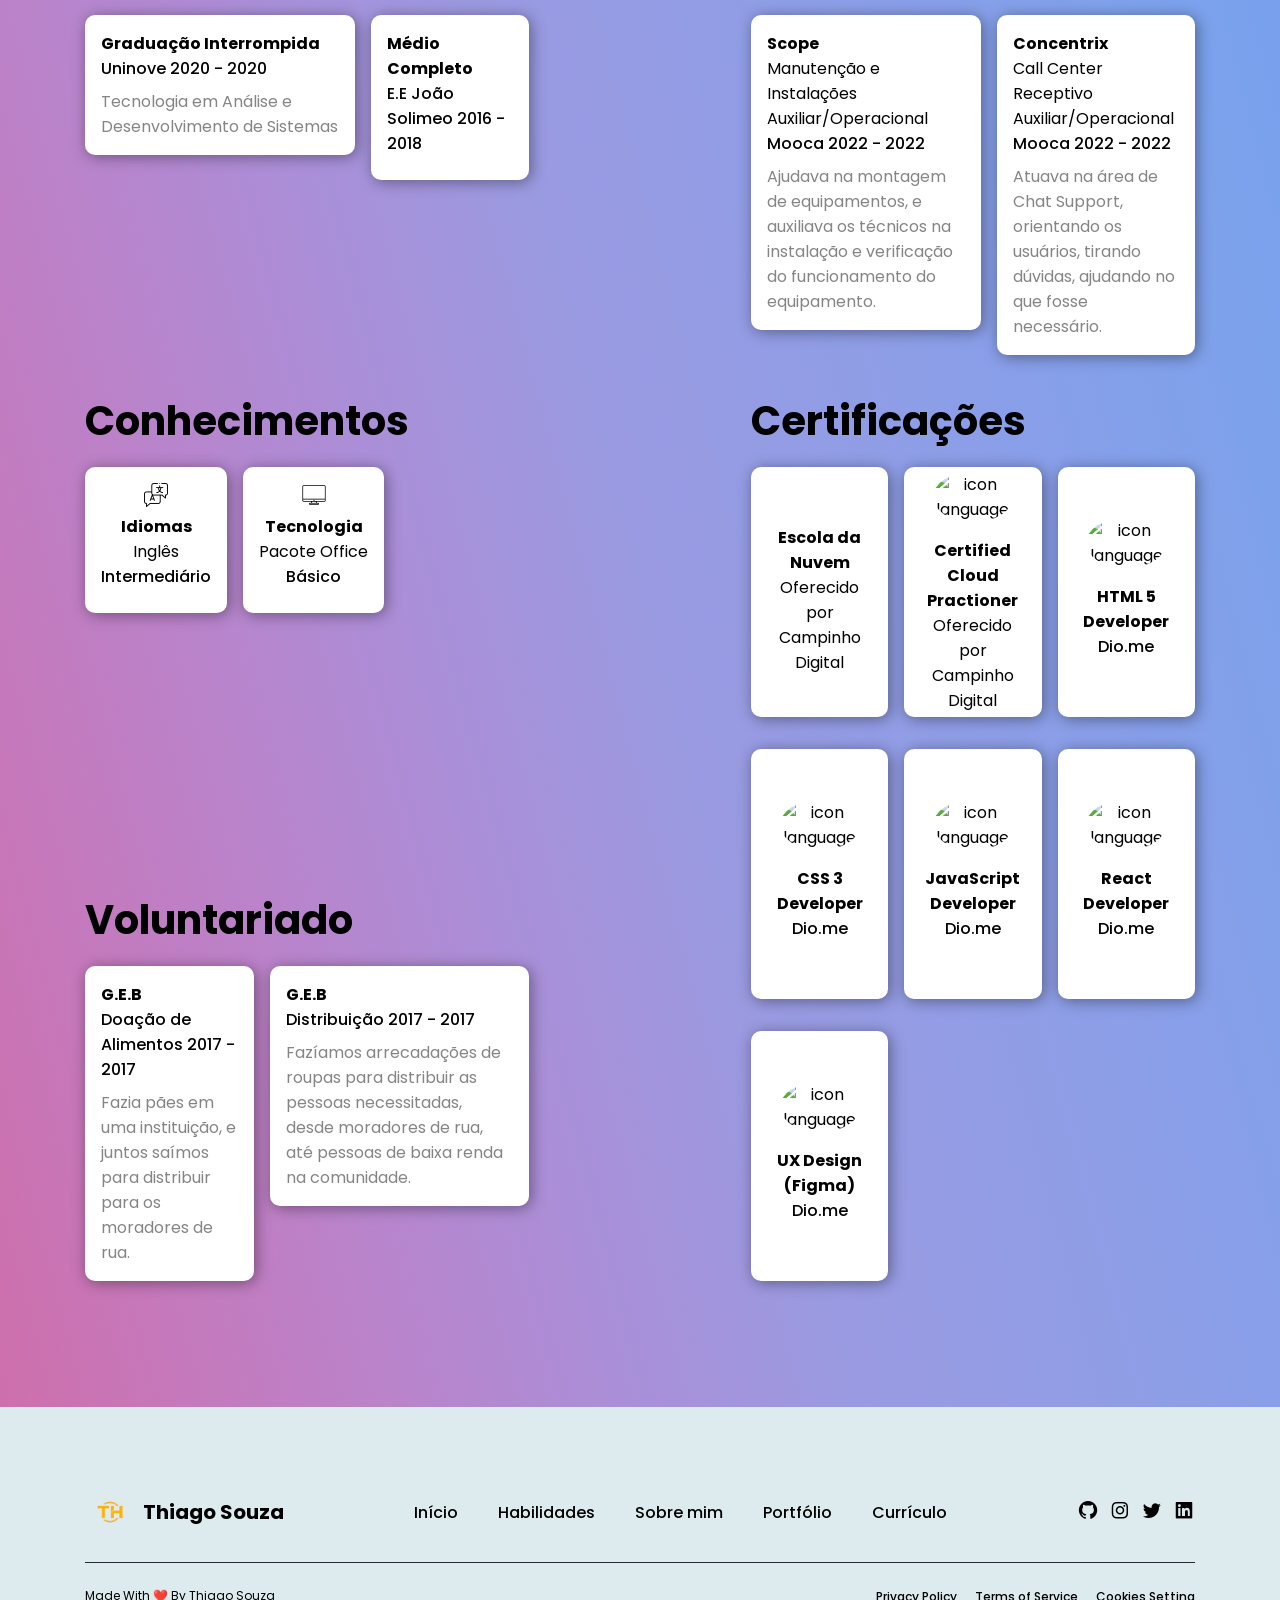
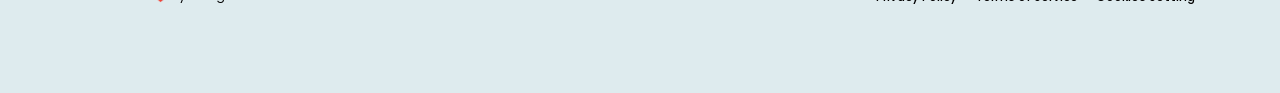
==== commit 386203e0: "correção de estilos + funcionalidades" ====
--- a/index.html
+++ b/index.html
@@ -45,7 +45,9 @@
         <li><a href="#portfolio">Portfólio</a></li>
         <li><a href="#curriculo">Currículo</a></li>
       </ul>
-      <button>Contate-me</button>
+      <a class="contactme" href="mailto:thiagosouza.contato02@gmail.com"
+        >Contate-me</a
+      >
       <button id="menuButton" onclick="openMenu()">
         <i class="bx bx-menu"></i>
       </button>
@@ -58,7 +60,7 @@
           Vamos fazer <span>suas ideias</span> sairem do papel, e se tornarem
           realidade?
         </h3>
-        <button>Entrar em contato</button>
+        <a class="telphone" href="tel:+5511963065438">Entrar em contato</a>
       </div>
       <div class="right">
         <img class="profile-pic" src="assets/images/profile-pic.png" />
@@ -144,7 +146,7 @@
           <h5>Projetos recentes</h5>
           <h3>Meu <span>Portfólio</span></h3>
         </div>
-        <a href="https://github.com/th-alves" target="_blank"
+        <a class="mygit" href="https://github.com/th-alves" target="_blank"
           ><i class="bx bxl-github"></i>GitHub</a
         >
       </div>
--- a/assets/css/style.css
+++ b/assets/css/style.css
@@ -38,7 +38,7 @@
   transition: color 0.3s ease;
 }
 
-a:hover:not(.portfolio .header a) {
+a:hover:not(.portfolio .header a, .telphone, .contactme) {
   color: #1c1e53 !important;
 }
 
@@ -90,7 +90,7 @@
   gap: 40px;
 }
 
-nav button {
+nav .contactme {
   color: #1c1e53;
   font-weight: 500;
   background-color: transparent;
@@ -102,11 +102,11 @@
   transition: all 0.3s ease;
 }
 
-nav button:hover {
+nav .contactme:hover {
   background-color: #5e3bee;
   border-color: #5e3bee;
   box-shadow: 2px 2px 3px rgba(0, 0, 0, 0.4);
-  color: #deebee;
+  color: #fff;
 }
 
 nav button#menuButton {
@@ -115,6 +115,10 @@
   justify-content: center;
   font-size: 24px;
   padding: 7px;
+  background-color: #1c1e53;
+  border: none;
+  border-radius: 4px;
+  color: #fff;
 }
 
 .main {
@@ -145,7 +149,7 @@
   color: #deebee;
 }
 
-.main .left button {
+.main .left .telphone {
   margin-top: 40px;
   color: #fff;
   cursor: pointer;
@@ -157,10 +161,9 @@
   transition: background 0.7s ease;
 }
 
-.main .left button:hover {
+.main .left .telphone:hover {
   background-color: #000;
   box-shadow: 2px 2px 3px rgba(0, 0, 0, 0.4);
-  color: #fff;
 }
 
 .main .right {
--- a/assets/css/mq-telas-menores.css
+++ b/assets/css/mq-telas-menores.css
@@ -49,7 +49,7 @@
   nav {
     padding: 0 40px;
   }
-  nav button {
+  nav .contactme {
     display: none;
   }
 
@@ -63,6 +63,10 @@
 
   .main {
     flex-direction: column;
+  }
+
+  .main .left .telphone {
+    text-align: center;
   }
 
   .main .right,
@@ -206,7 +210,7 @@
     font-size: 16px;
   }
 
-  .main .left button {
+  .main .left .telphone {
     width: 100%;
   }
 
@@ -214,7 +218,7 @@
     width: 100%;
   }
 
-  .portfolio .header button {
+  .portfolio .header .mygit {
     font-size: 12px;
     padding: 8px 14px;
   }
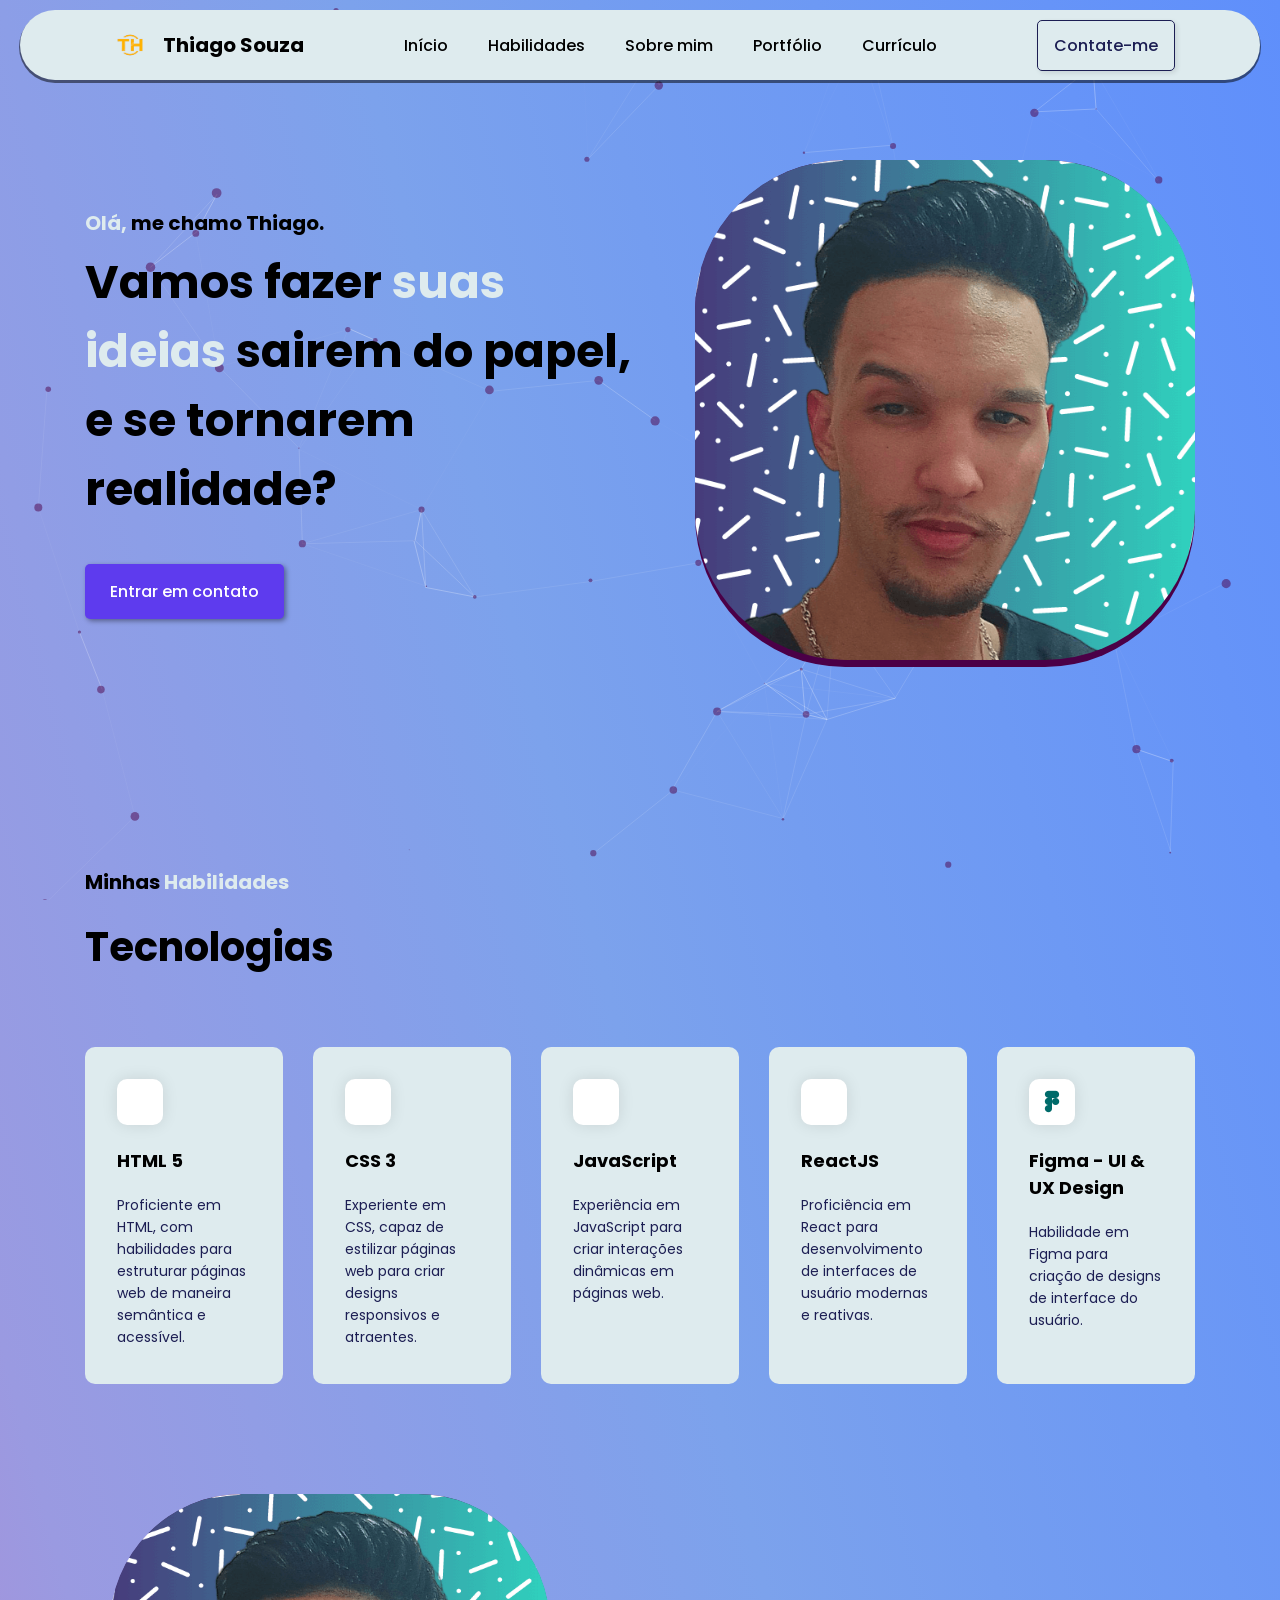
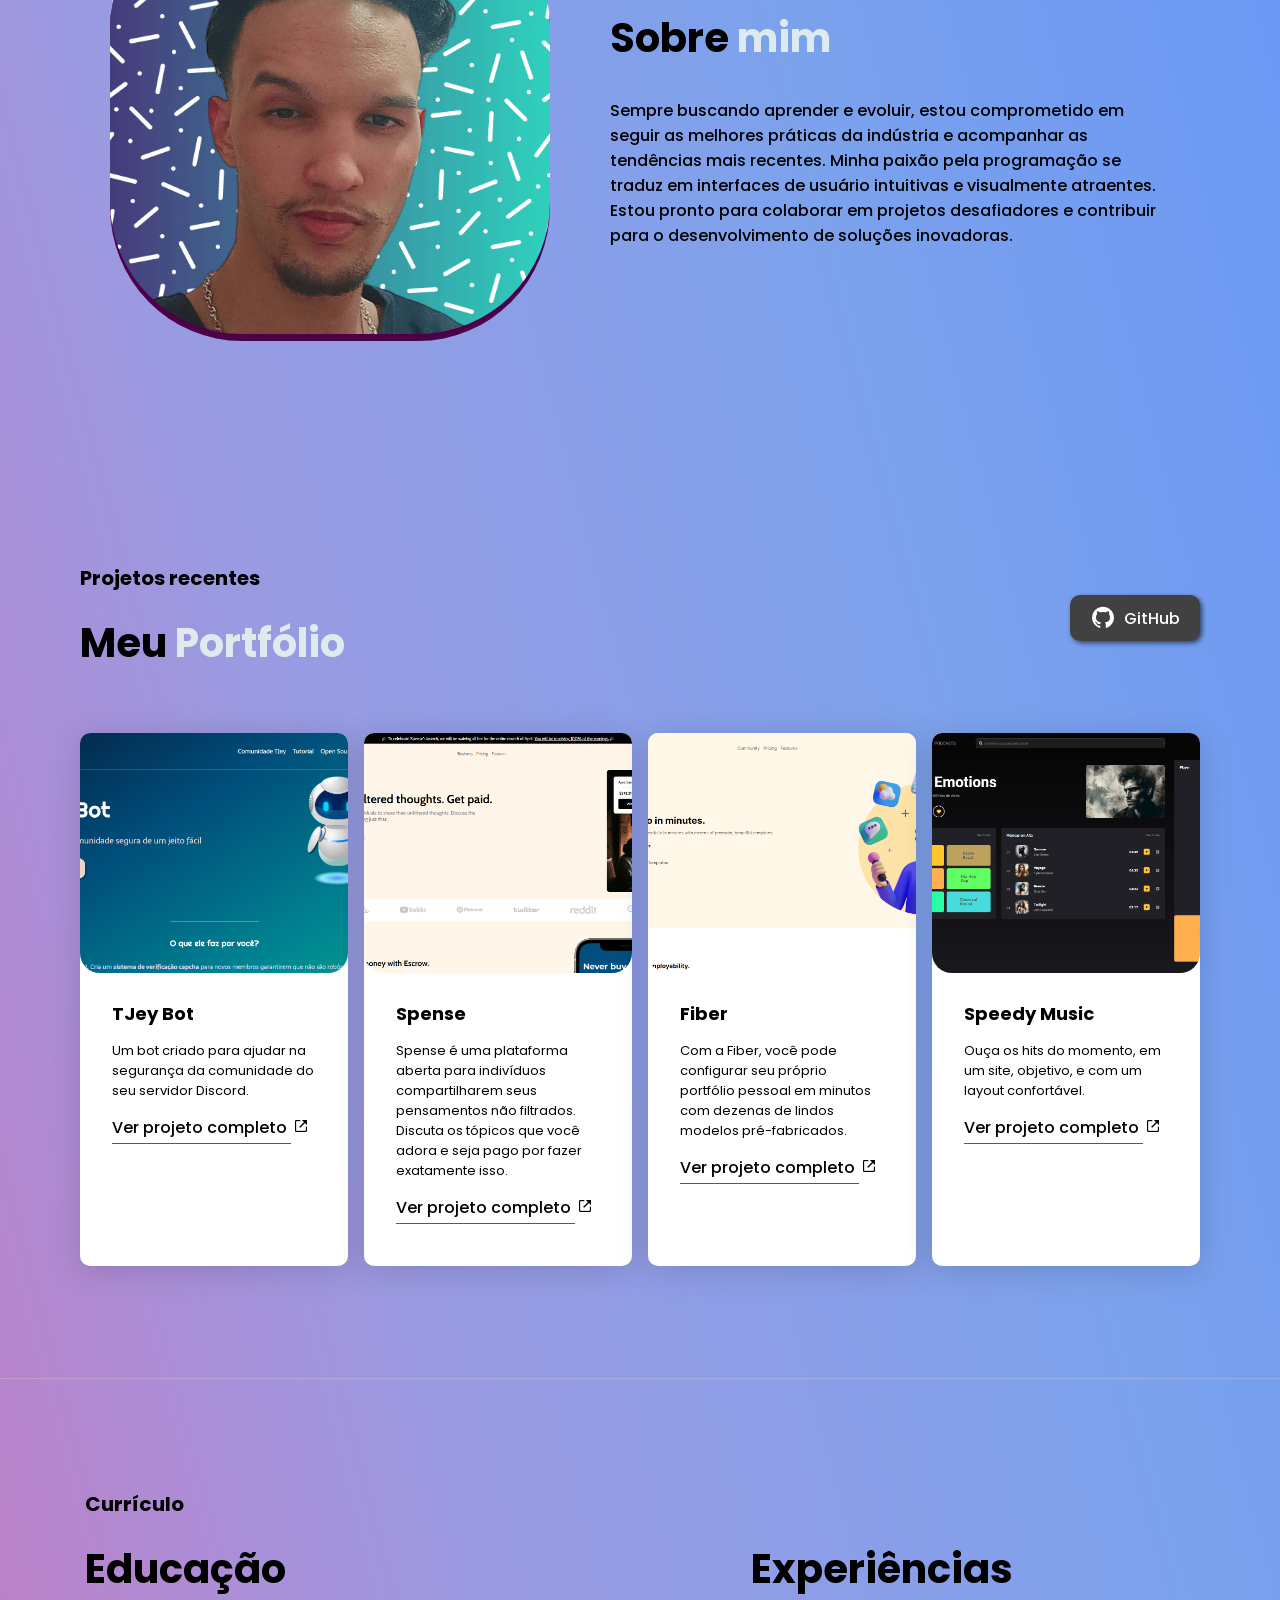
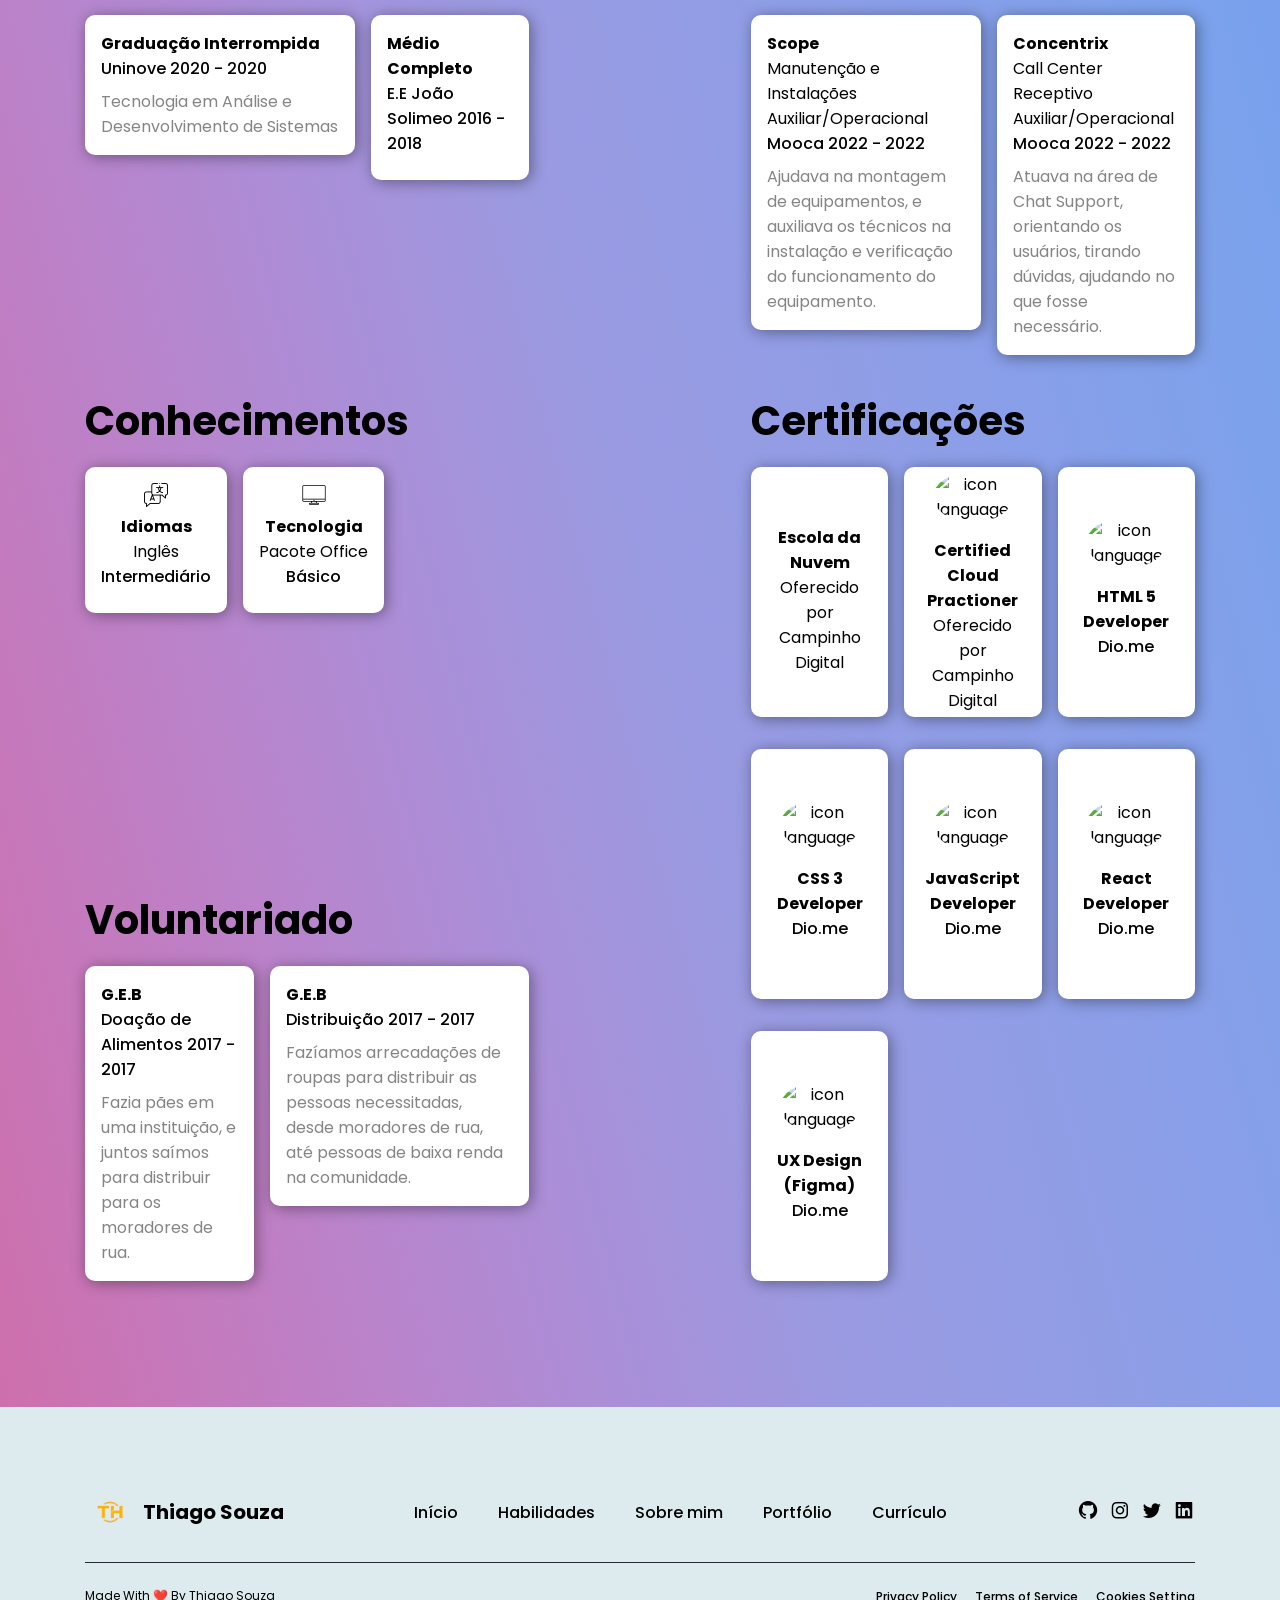
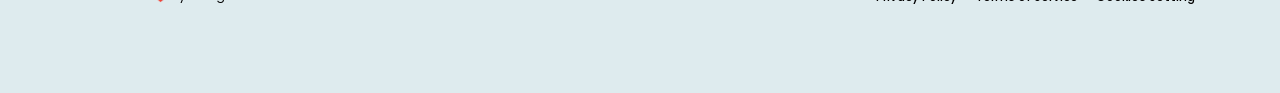
==== commit 5fe88287: "adicionando efeitos on scroll" ====
--- a/index.html
+++ b/index.html
@@ -1,5 +1,5 @@
 <!DOCTYPE html>
-<html lang="pt-br">
+<html lang="pt-br" class="sr">
   <head>
     <meta charset="UTF-8" />
     <meta name="viewport" content="width=device-width, initial-scale=1.0" />
@@ -22,8 +22,9 @@
     />
     <link rel="stylesheet" href="assets/css/style.css" />
     <link rel="stylesheet" href="assets/css/mq-telas-menores.css" />
+    <!-- Scripts -->
     <script src="assets/js/scripts.js" defer></script>
-    <!-- particles -->
+    <script src="https://unpkg.com/scrollreveal"></script>
     <script src="assets/js/particles.js" defer></script>
     <script src="assets/js/app.js" defer></script>
     <title>Thiago Souza Portfolio</title>
--- a/assets/css/style.css
+++ b/assets/css/style.css
@@ -4,6 +4,10 @@
 
 html {
   scroll-behavior: smooth;
+}
+
+html.sr .load-hidden {
+  visibility: hidden;
 }
 
 * {
@@ -179,6 +183,9 @@
 
 .skills {
   padding: 110px 85px 0;
+  animation: wipe-in-up;
+  animation-duration: 2s;
+  animation-fill-mode: both;
 }
 
 .skills h3,
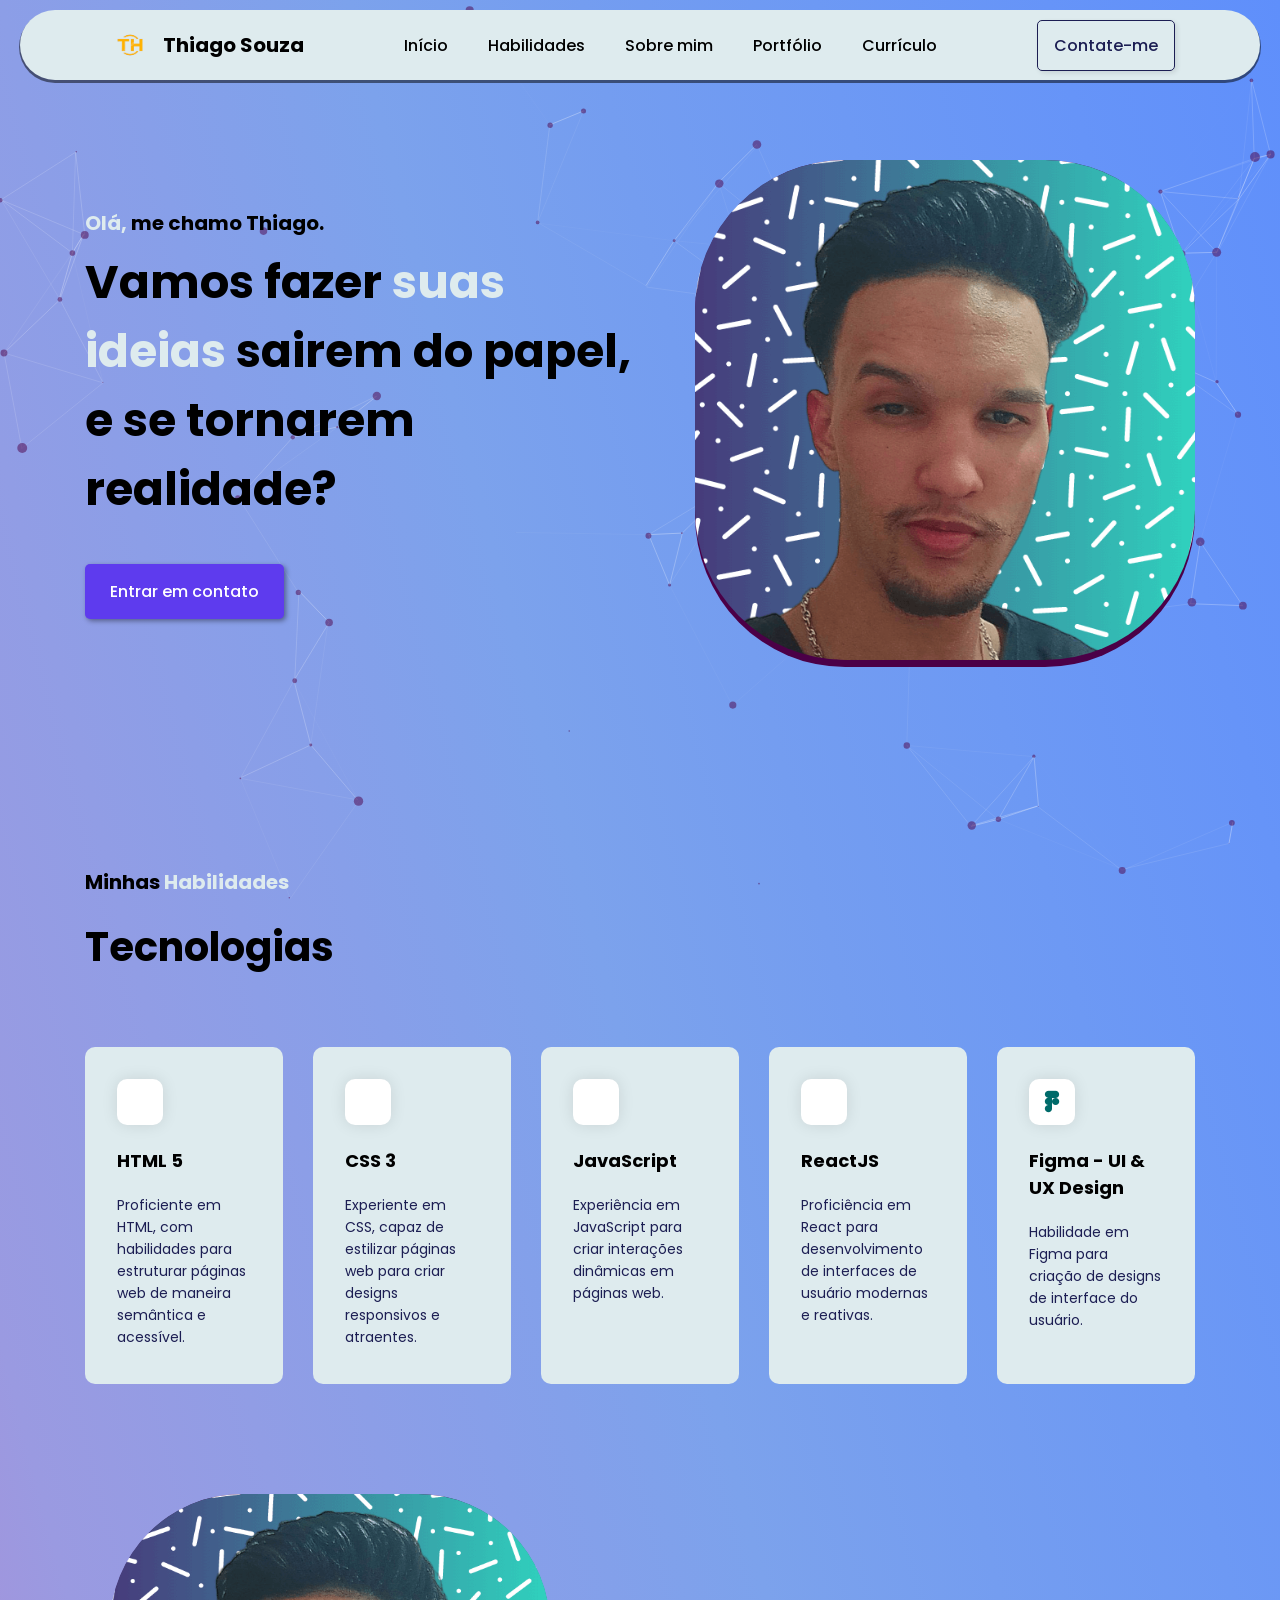
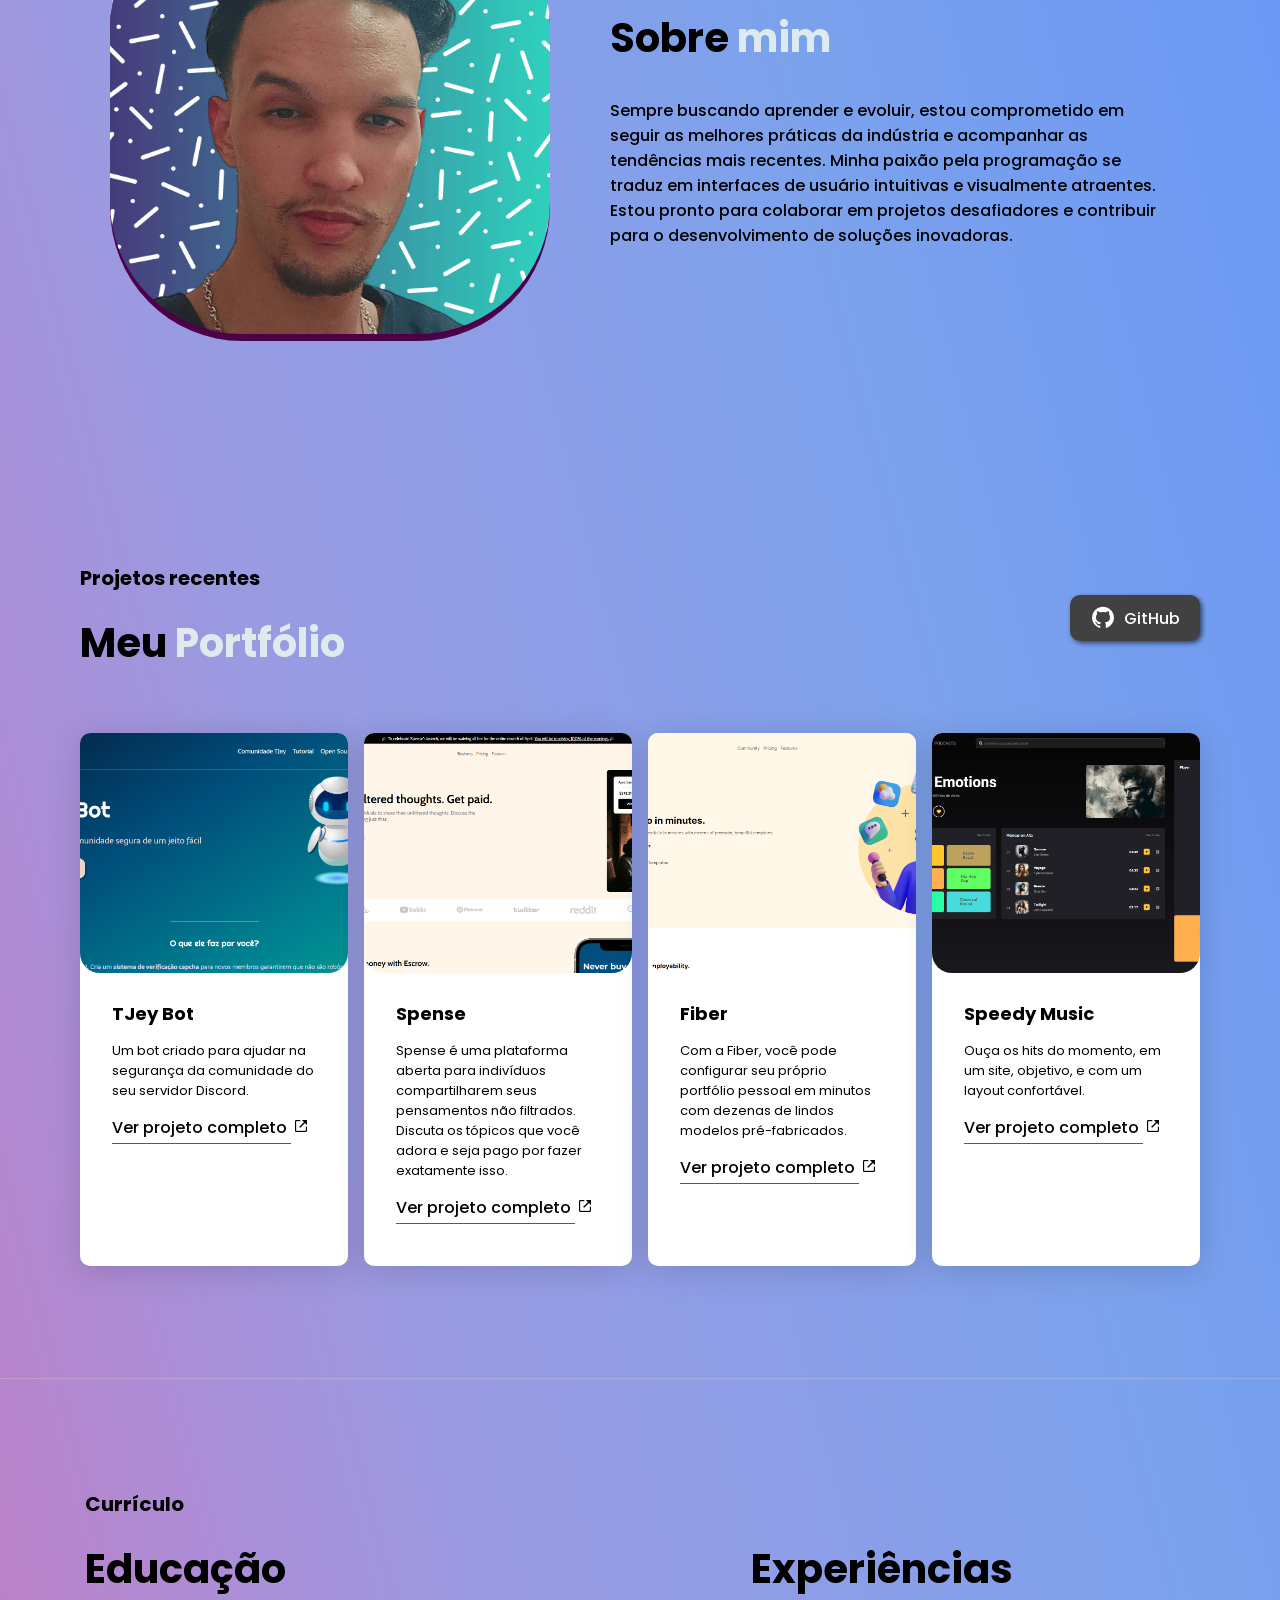
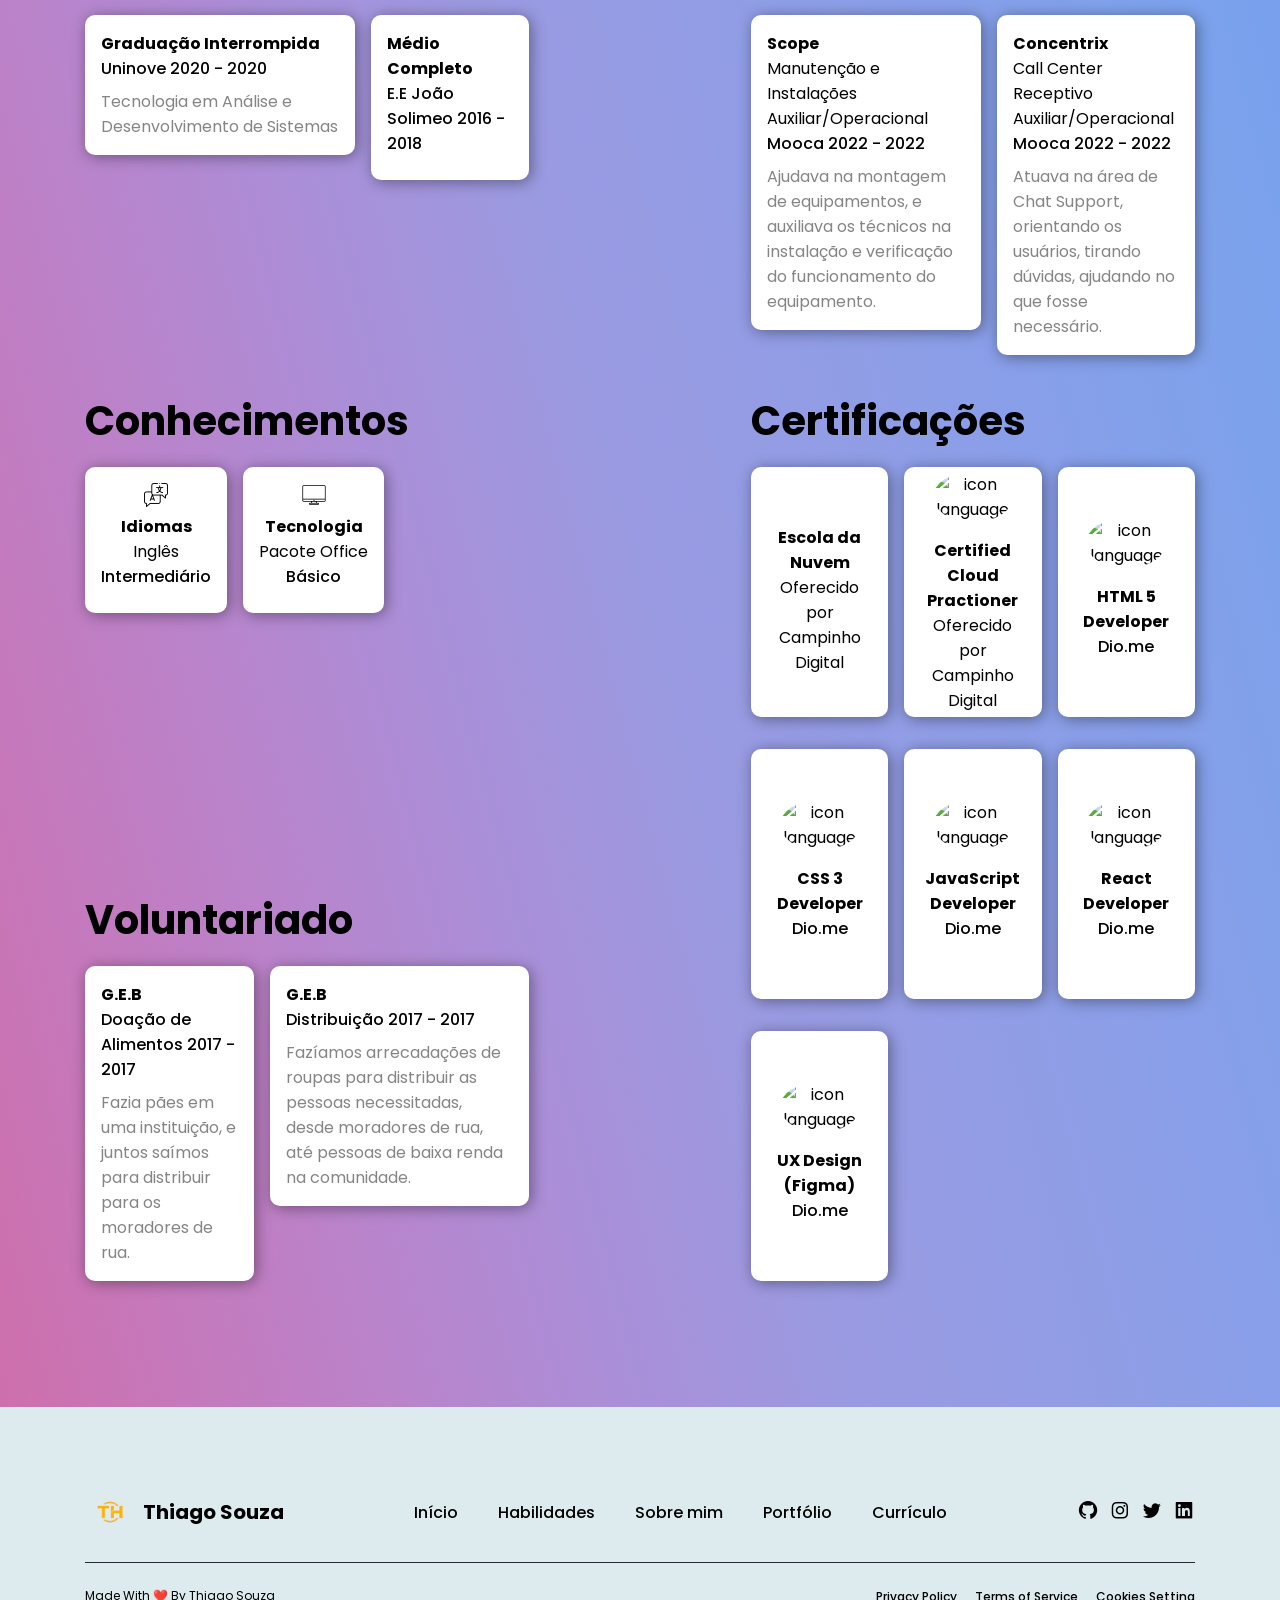
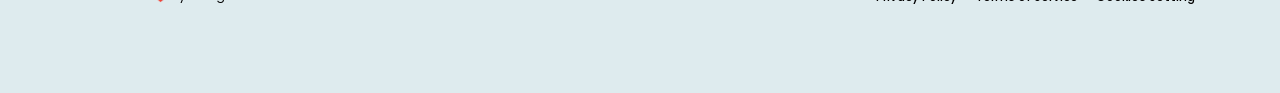
==== commit 4b77d61b: "adicionando efeitos scroll" ====
--- a/index.html
+++ b/index.html
@@ -1,5 +1,5 @@
 <!DOCTYPE html>
-<html lang="pt-br" class="sr">
+<html lang="pt-br">
   <head>
     <meta charset="UTF-8" />
     <meta name="viewport" content="width=device-width, initial-scale=1.0" />
--- a/assets/css/style.css
+++ b/assets/css/style.css
@@ -4,10 +4,6 @@
 
 html {
   scroll-behavior: smooth;
-}
-
-html.sr .load-hidden {
-  visibility: hidden;
 }
 
 * {
@@ -208,13 +204,11 @@
   border-radius: 10px;
   padding: 32px;
   border-bottom: 4px solid transparent;
-  cursor: pointer;
   transition: all 0.3s ease;
 }
 
 .skills .skill-items .item:hover {
   border-color: #4b0047;
-  transform: scale(1.02);
 }
 
 .skills .skill-items .item .icon {
@@ -322,7 +316,6 @@
 
 .portfolio .portfolio-items .item:hover {
   border-color: #4b0047;
-  transform: translateY(-10px);
 }
 
 .portfolio .portfolio-items .item img {
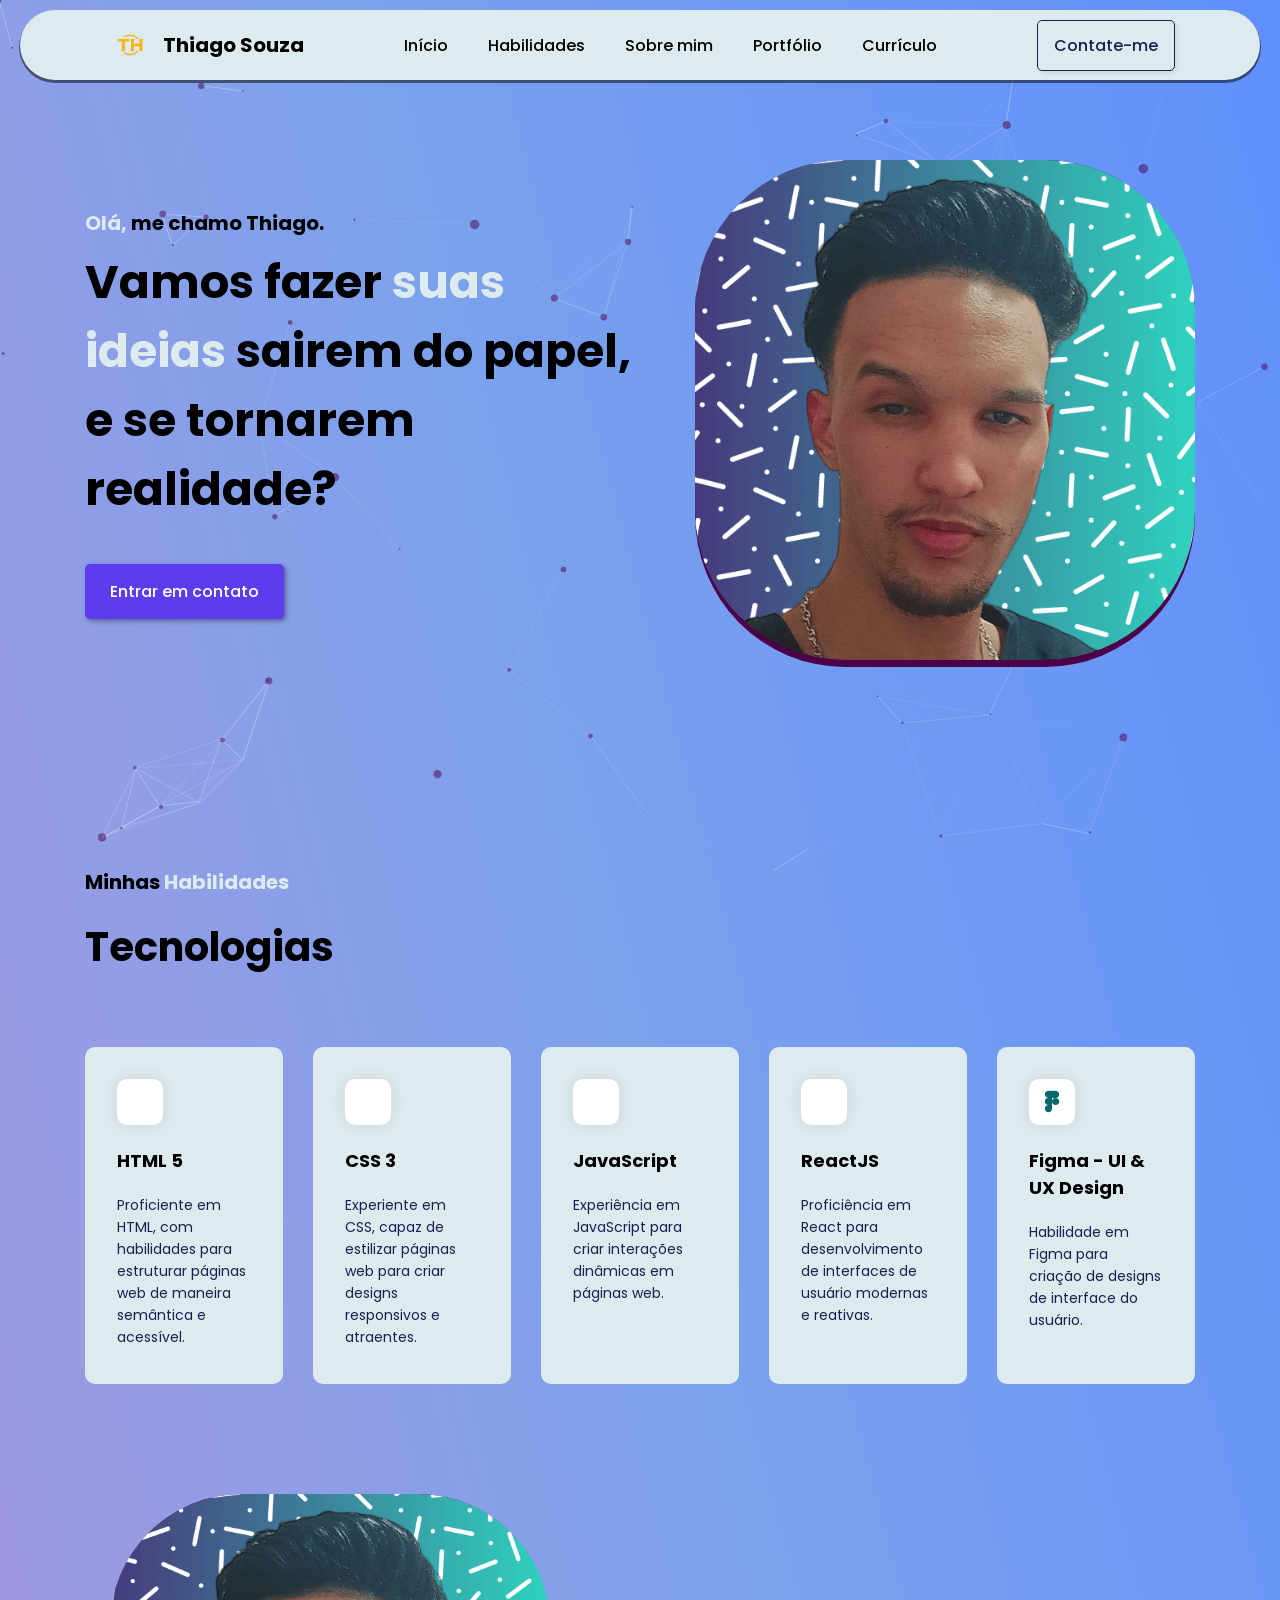
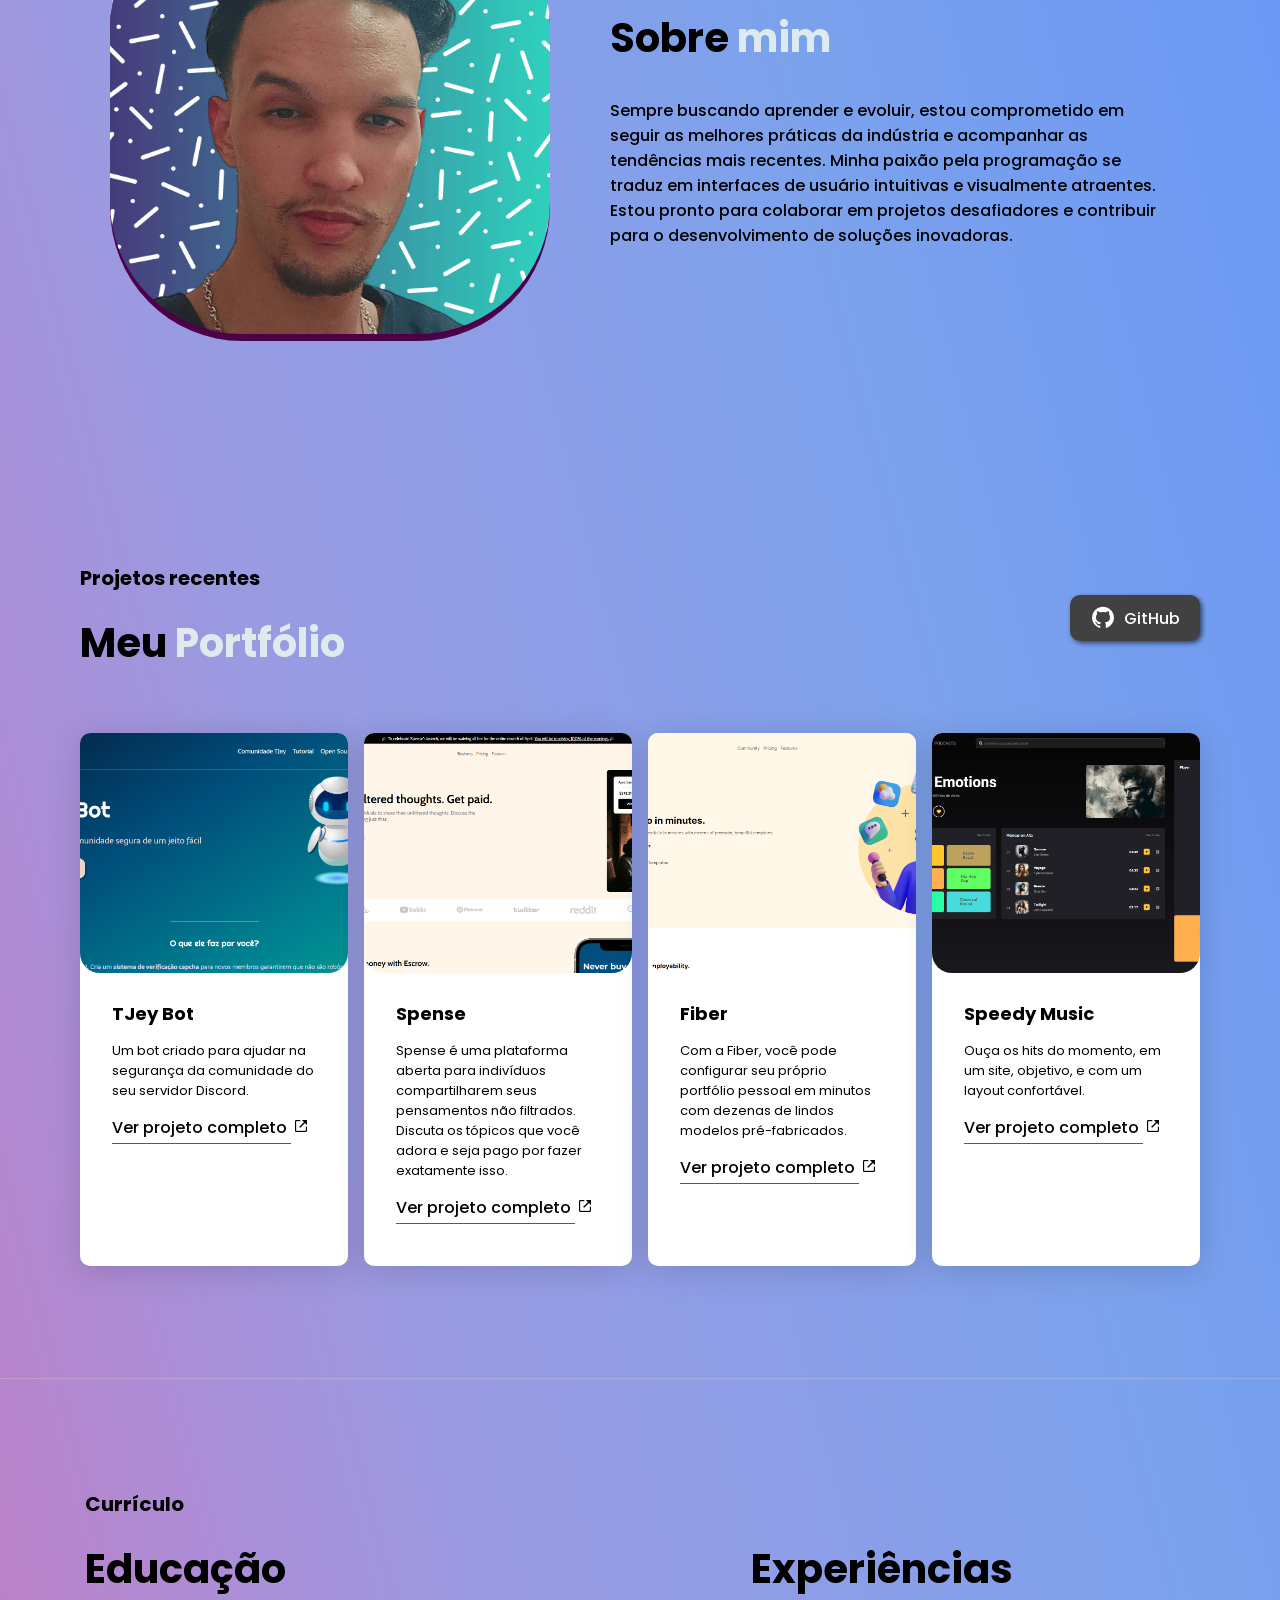
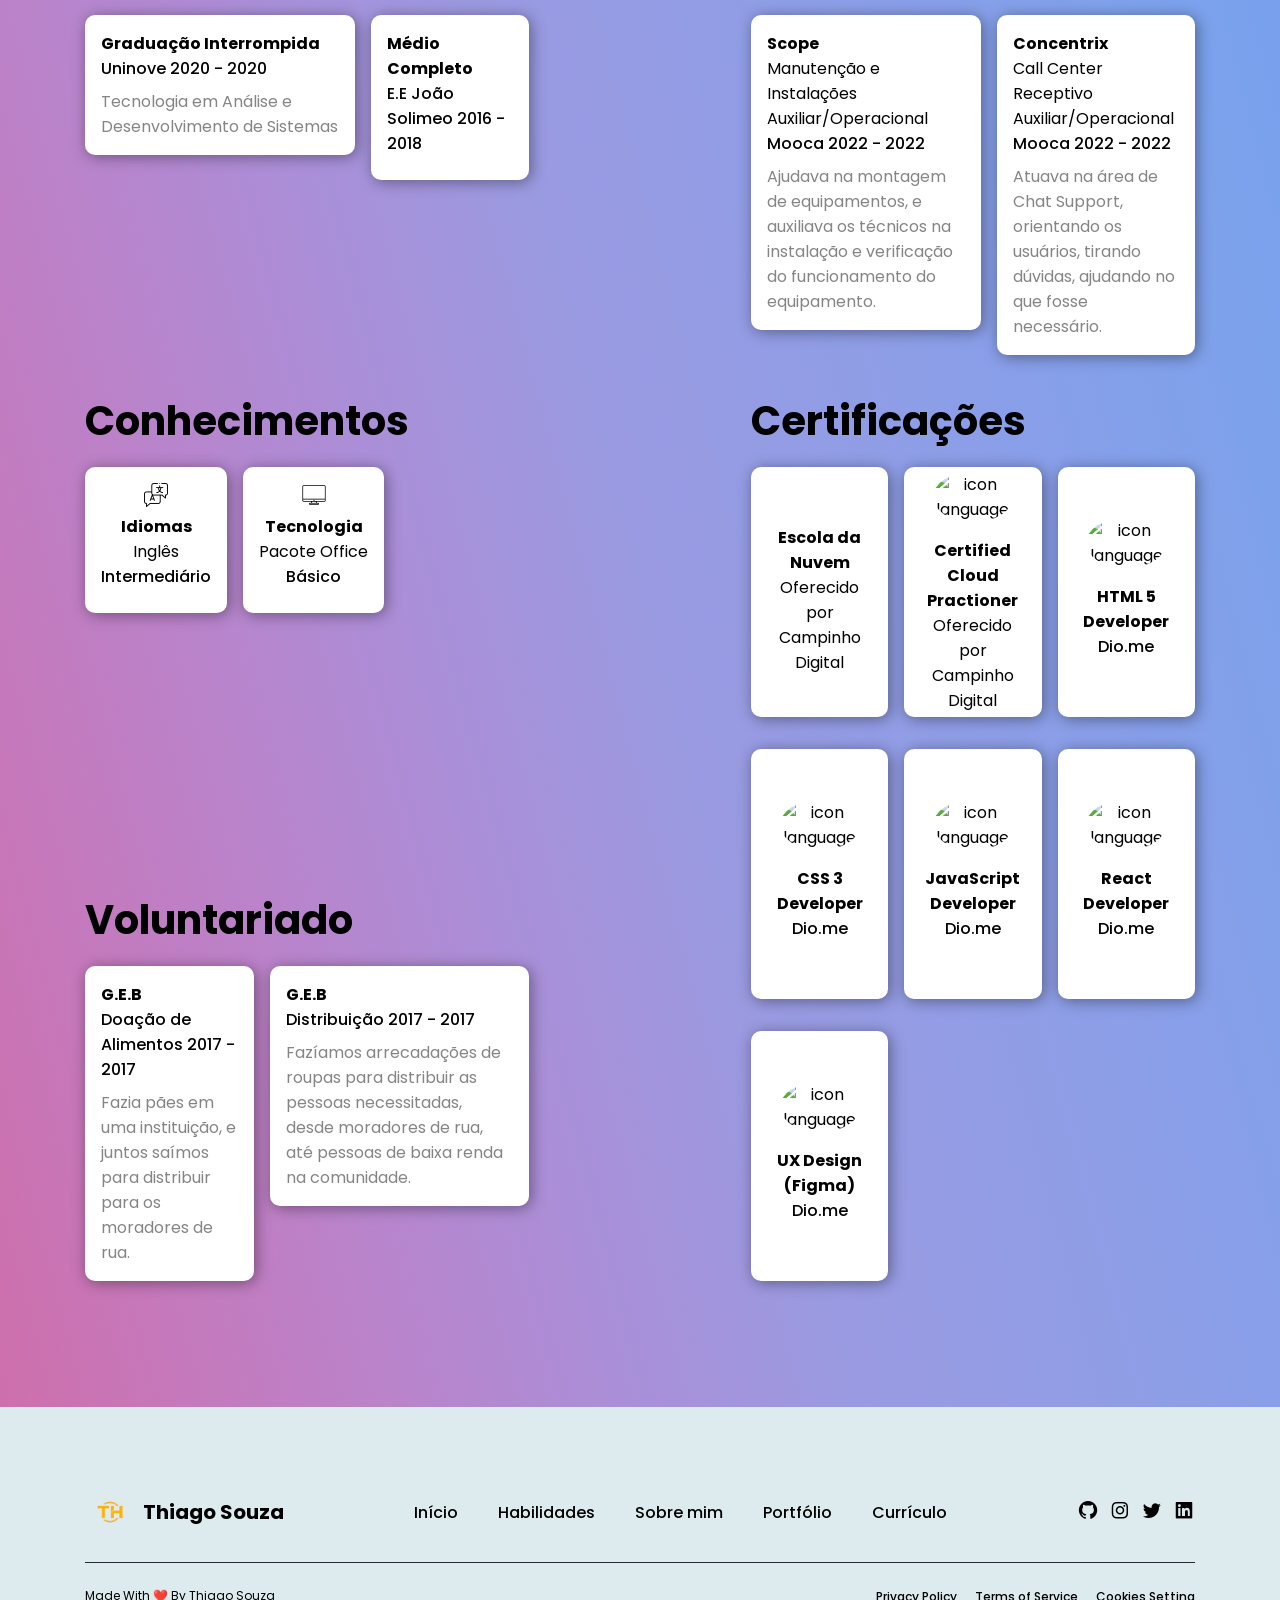
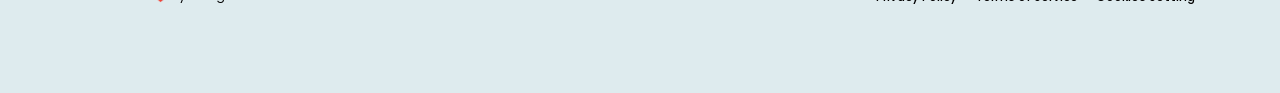
==== commit 114b6bcb: "adicionando animações ao header" ====
--- a/index.html
+++ b/index.html
@@ -39,10 +39,10 @@
         <img src="assets/images/logo/logo-principal-colored.png" />
         <a href="https://instagram.com/th_ntc" target="_blank">Thiago Souza</a>
       </div>
-      <ul>
+      <ul class="navbar">
         <li><a href="#main">Início</a></li>
-        <li><a href="#skills" class="hide">Habilidades</a></li>
-        <li><a href="#about" class="hide">Sobre mim</a></li>
+        <li class="hide"><a href="#skills">Habilidades</a></li>
+        <li class="hide"><a href="#about">Sobre mim</a></li>
         <li><a href="#portfolio">Portfólio</a></li>
         <li><a href="#curriculo">Currículo</a></li>
       </ul>
@@ -54,21 +54,23 @@
       </button>
     </nav>
 
-    <div class="main" id="main">
-      <div class="left">
-        <h5><span>Olá,</span> me chamo Thiago.</h5>
-        <h3>
-          Vamos fazer <span>suas ideias</span> sairem do papel, e se tornarem
-          realidade?
-        </h3>
-        <a class="telphone" href="tel:+5511963065438">Entrar em contato</a>
-      </div>
-      <div class="right">
-        <img class="profile-pic" src="assets/images/profile-pic.png" />
-      </div>
-    </div>
-
-    <div class="skills" id="skills">
+    <main>
+      <div class="main" id="main">
+        <div class="left">
+          <h5><span>Olá,</span> me chamo Thiago.</h5>
+          <h3>
+            Vamos fazer <span>suas ideias</span> sairem do papel, e se tornarem
+            realidade?
+          </h3>
+          <a class="telphone" href="tel:+5511963065438">Entrar em contato</a>
+        </div>
+        <div class="right">
+          <img class="profile-pic" src="assets/images/profile-pic.png" />
+        </div>
+      </div>
+    </main>
+
+    <section class="skills" id="skills">
       <h5>Minhas <span>Habilidades</span></h5>
       <h3>Tecnologias</h3>
       <div class="skill-items">
@@ -122,9 +124,9 @@
           </p>
         </div>
       </div>
-    </div>
-
-    <div class="about" id="about">
+    </section>
+
+    <section class="about" id="about">
       <div class="left">
         <img src="assets/images/profile-pic.png" />
       </div>
@@ -139,9 +141,9 @@
           de soluções inovadoras.
         </p>
       </div>
-    </div>
-
-    <div class="portfolio" id="portfolio">
+    </section>
+
+    <section class="portfolio" id="portfolio">
       <div class="header">
         <div class="info">
           <h5>Projetos recentes</h5>
@@ -221,10 +223,10 @@
           </div>
         </div>
       </div>
-    </div>
+    </section>
 
     <!-- Currículo -->
-    <div class="curriculo" id="curriculo">
+    <section class="curriculo" id="curriculo">
       <h5>Currículo</h5>
       <a class="btnCurriculo" href="assets/currículo-thiago.pdf" target="_blank"
         >Conferir currílo completo</a
@@ -434,7 +436,7 @@
           </div>
         </section>
       </div>
-    </div>
+    </section>
 
     <footer>
       <div class="top">
--- a/assets/css/style.css
+++ b/assets/css/style.css
@@ -65,6 +65,11 @@
   z-index: 99;
 }
 
+.active {
+  border-bottom: 2px solid #000;
+  transition: border-bottom 0.3s ease-in-out;
+}
+
 nav .logo,
 footer .logo {
   display: flex;
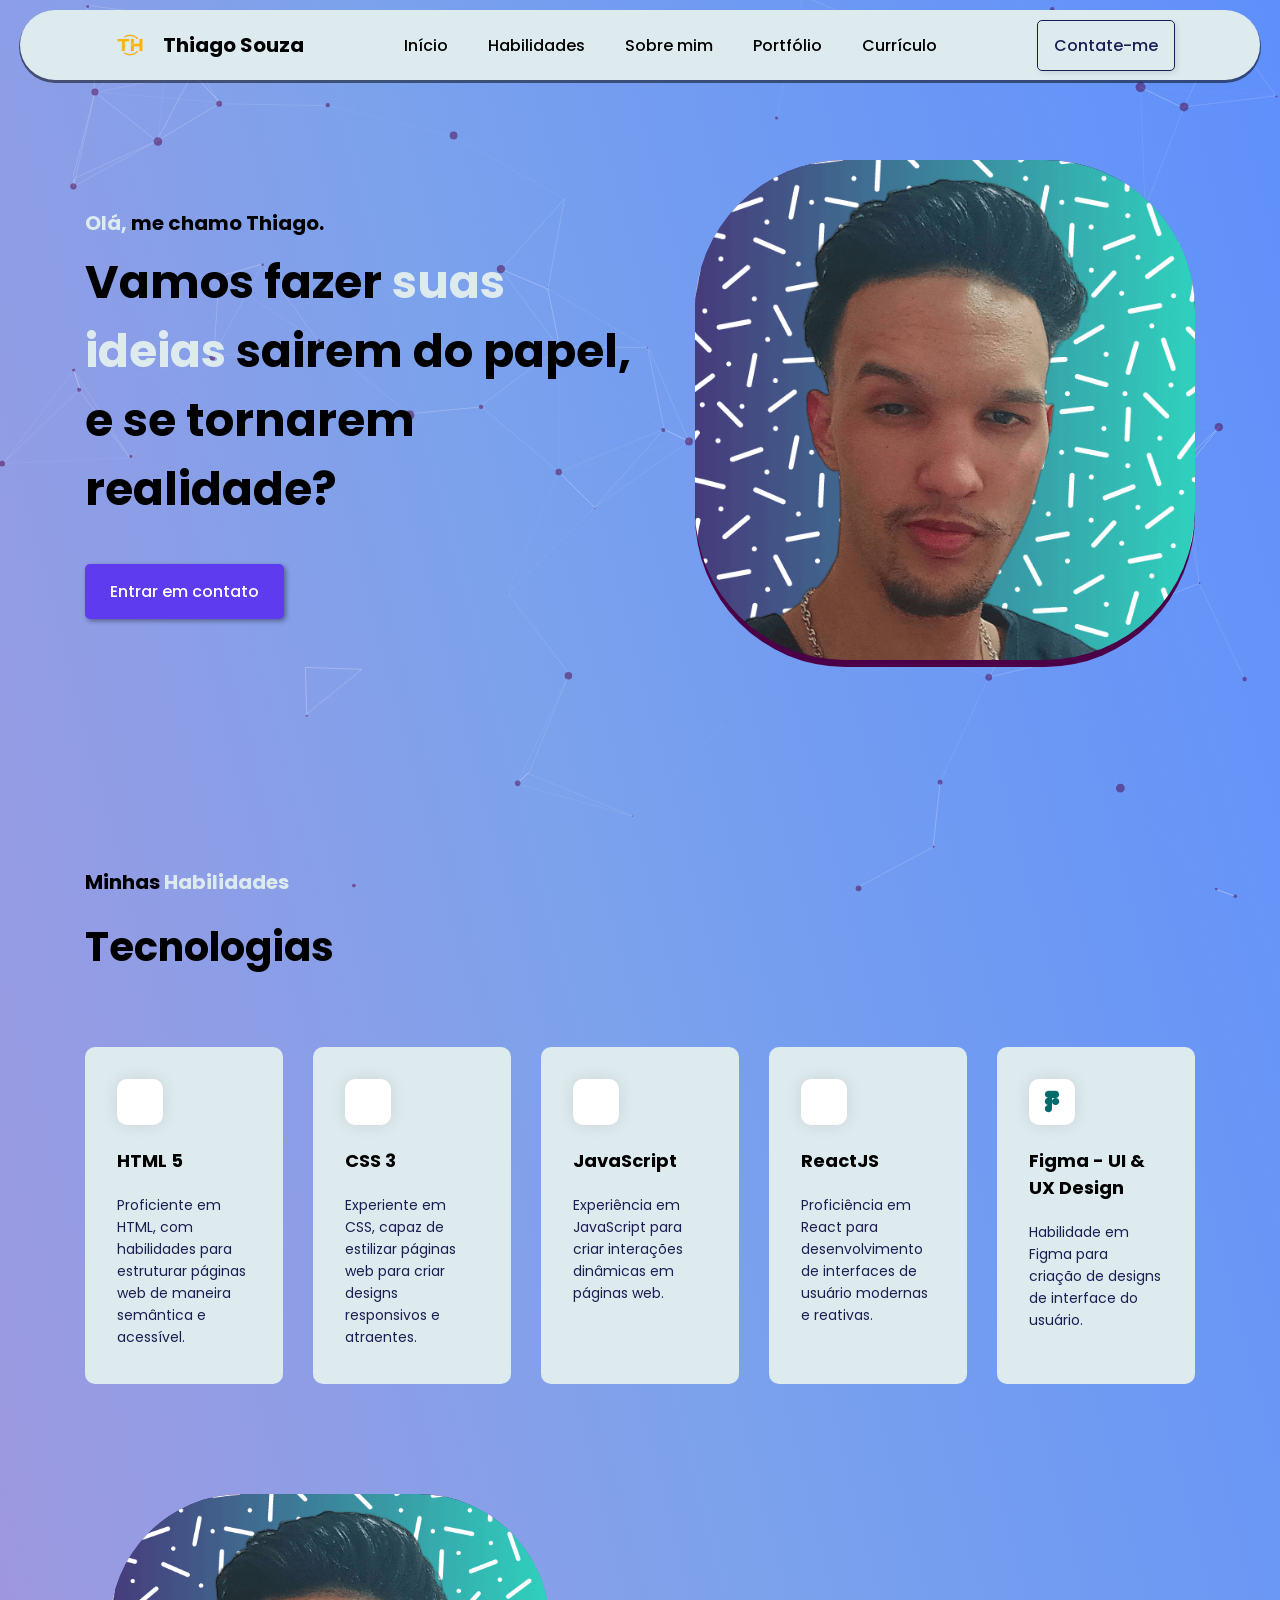
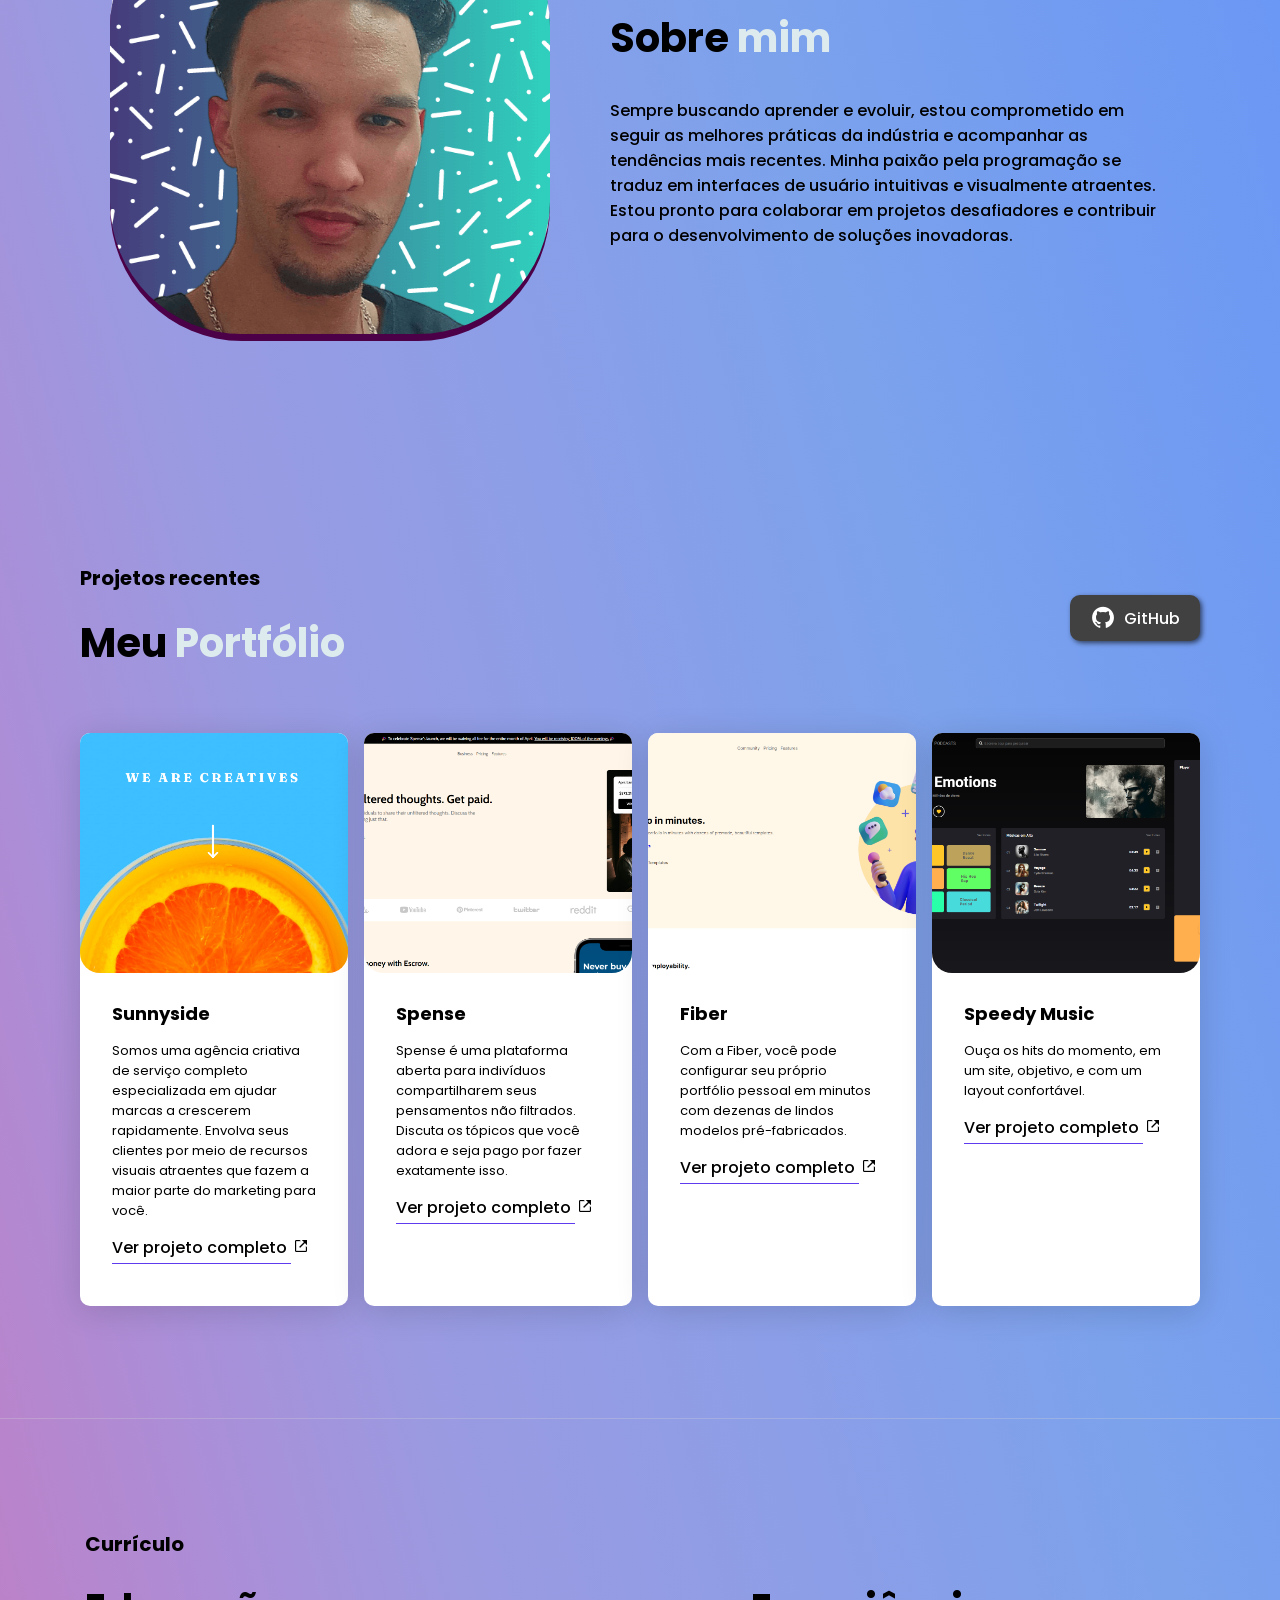
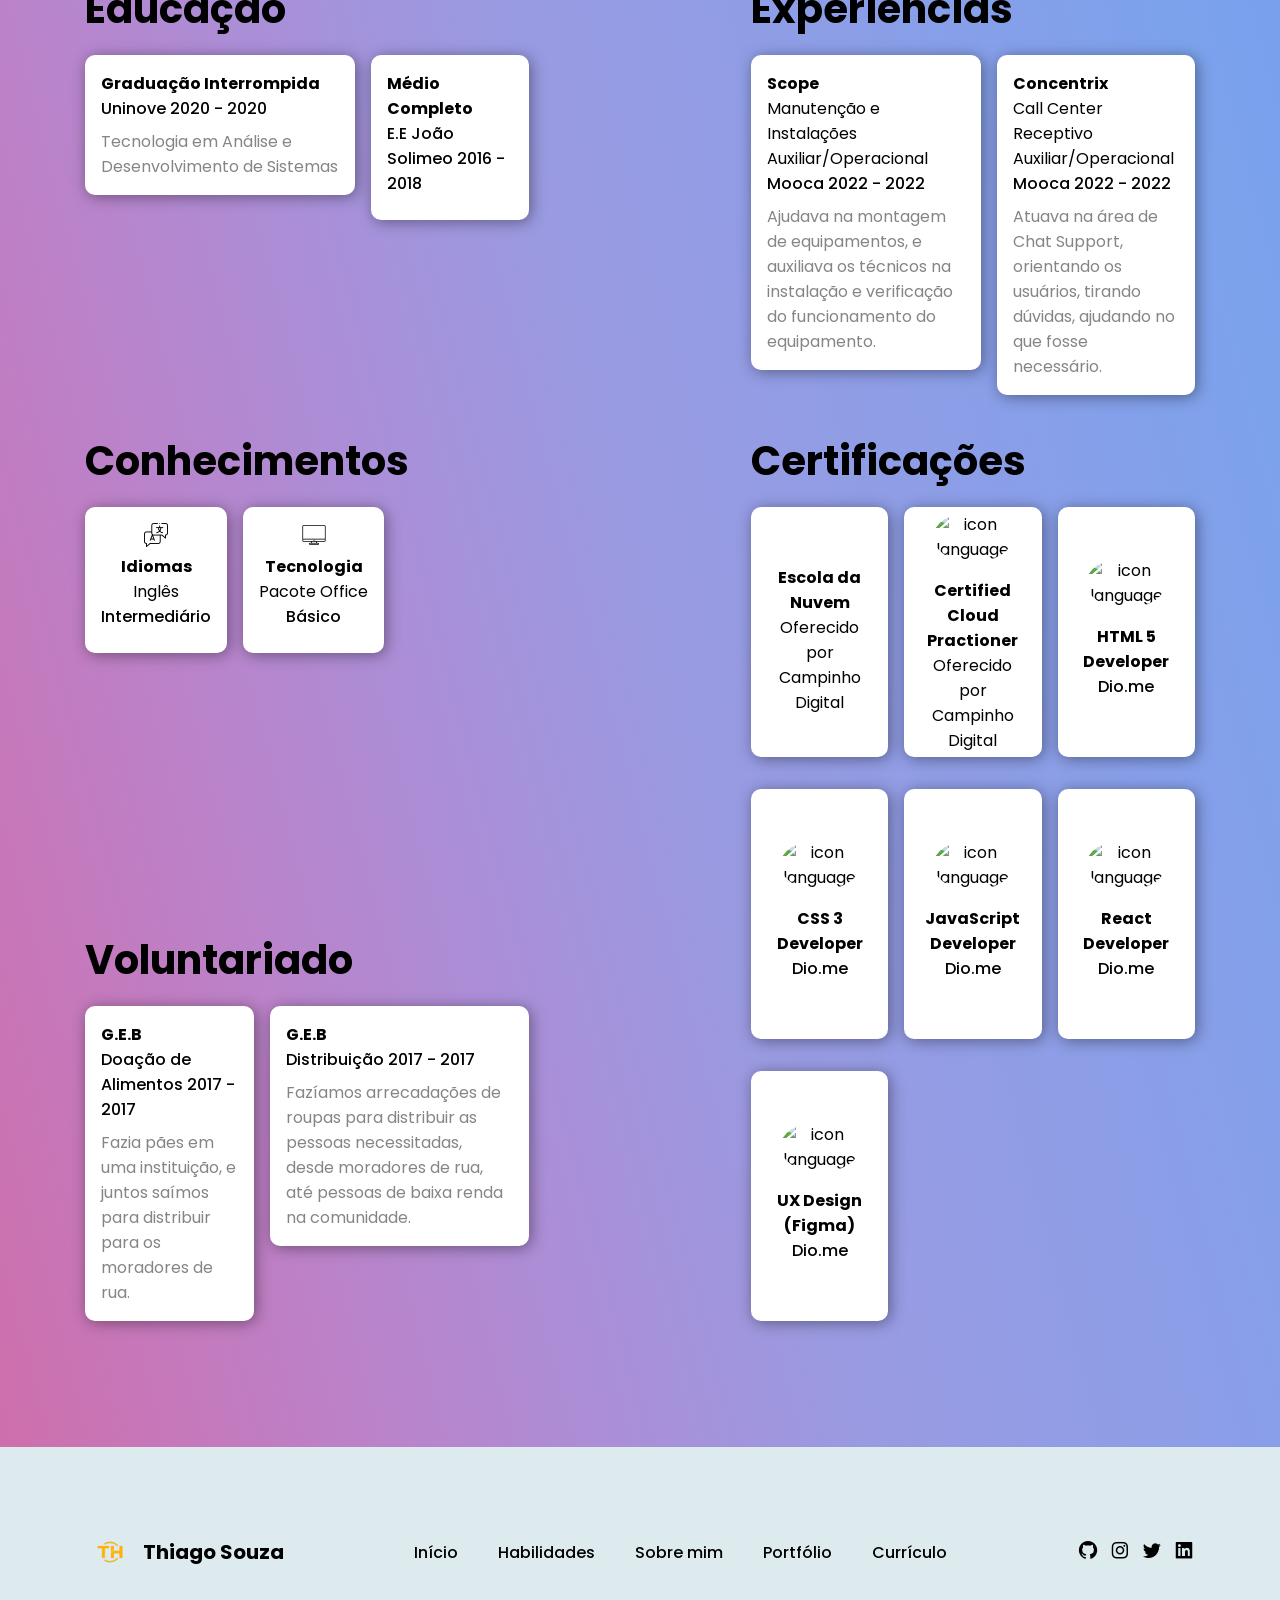
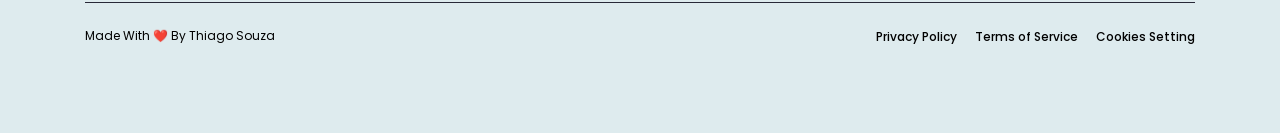
==== commit 7bfae58c: "atualizando o css" ====
--- a/index.html
+++ b/index.html
@@ -160,13 +160,15 @@
             src="assets/images/portfolio-images/destaqueImages/portfolio-first.png"
           />
           <div class="info">
-            <h4>TJey Bot</h4>
+            <h4>Sunnyside</h4>
             <p>
-              Um bot criado para ajudar na segurança da comunidade do seu
-              servidor Discord.
+              Somos uma agência criativa de serviço completo especializada em
+              ajudar marcas a crescerem rapidamente. Envolva seus clientes por
+              meio de recursos visuais atraentes que fazem a maior parte do
+              marketing para você.
             </p>
             <a
-              href="assets/projects/Destaques/TJey Bot/index.html"
+              href="assets/projects/Destaques/sunnyside/index.html"
               target="_blank"
               >Ver projeto completo <i class="bx bx-link-external"></i
             ></a>
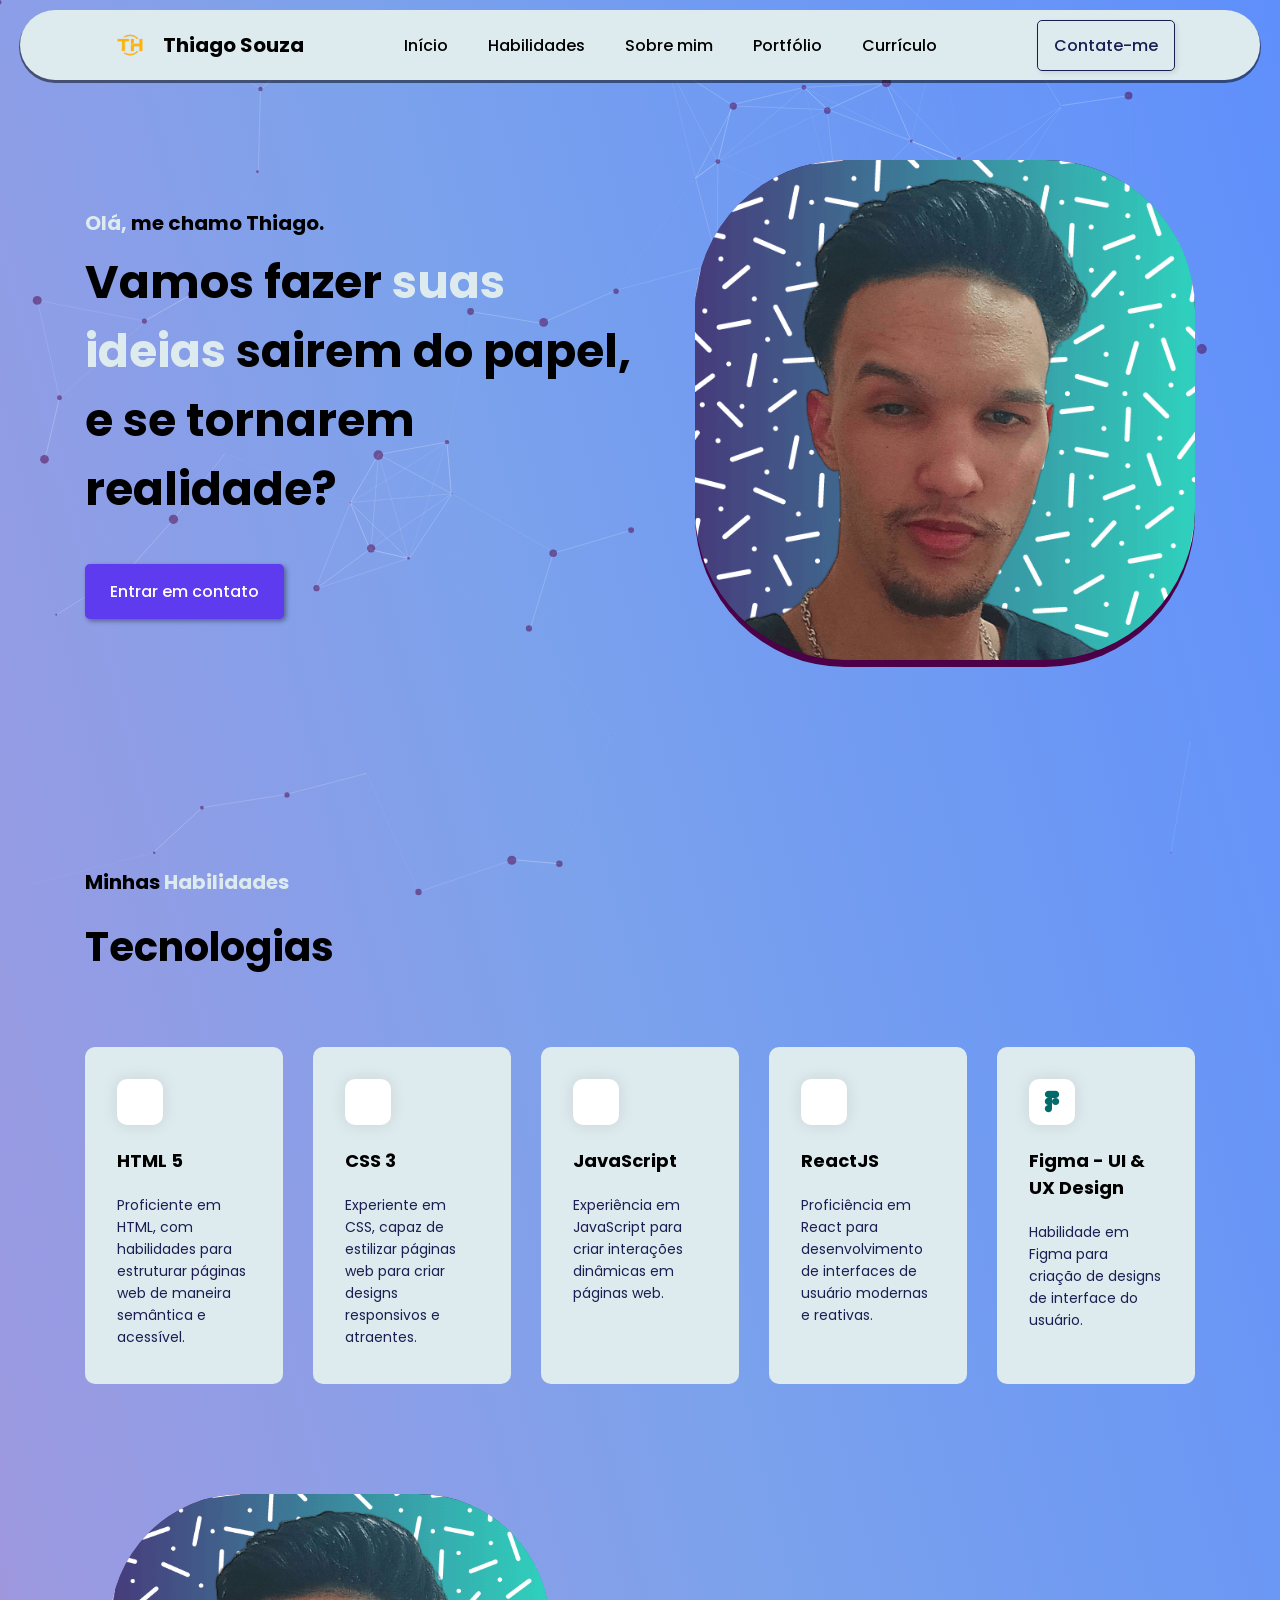
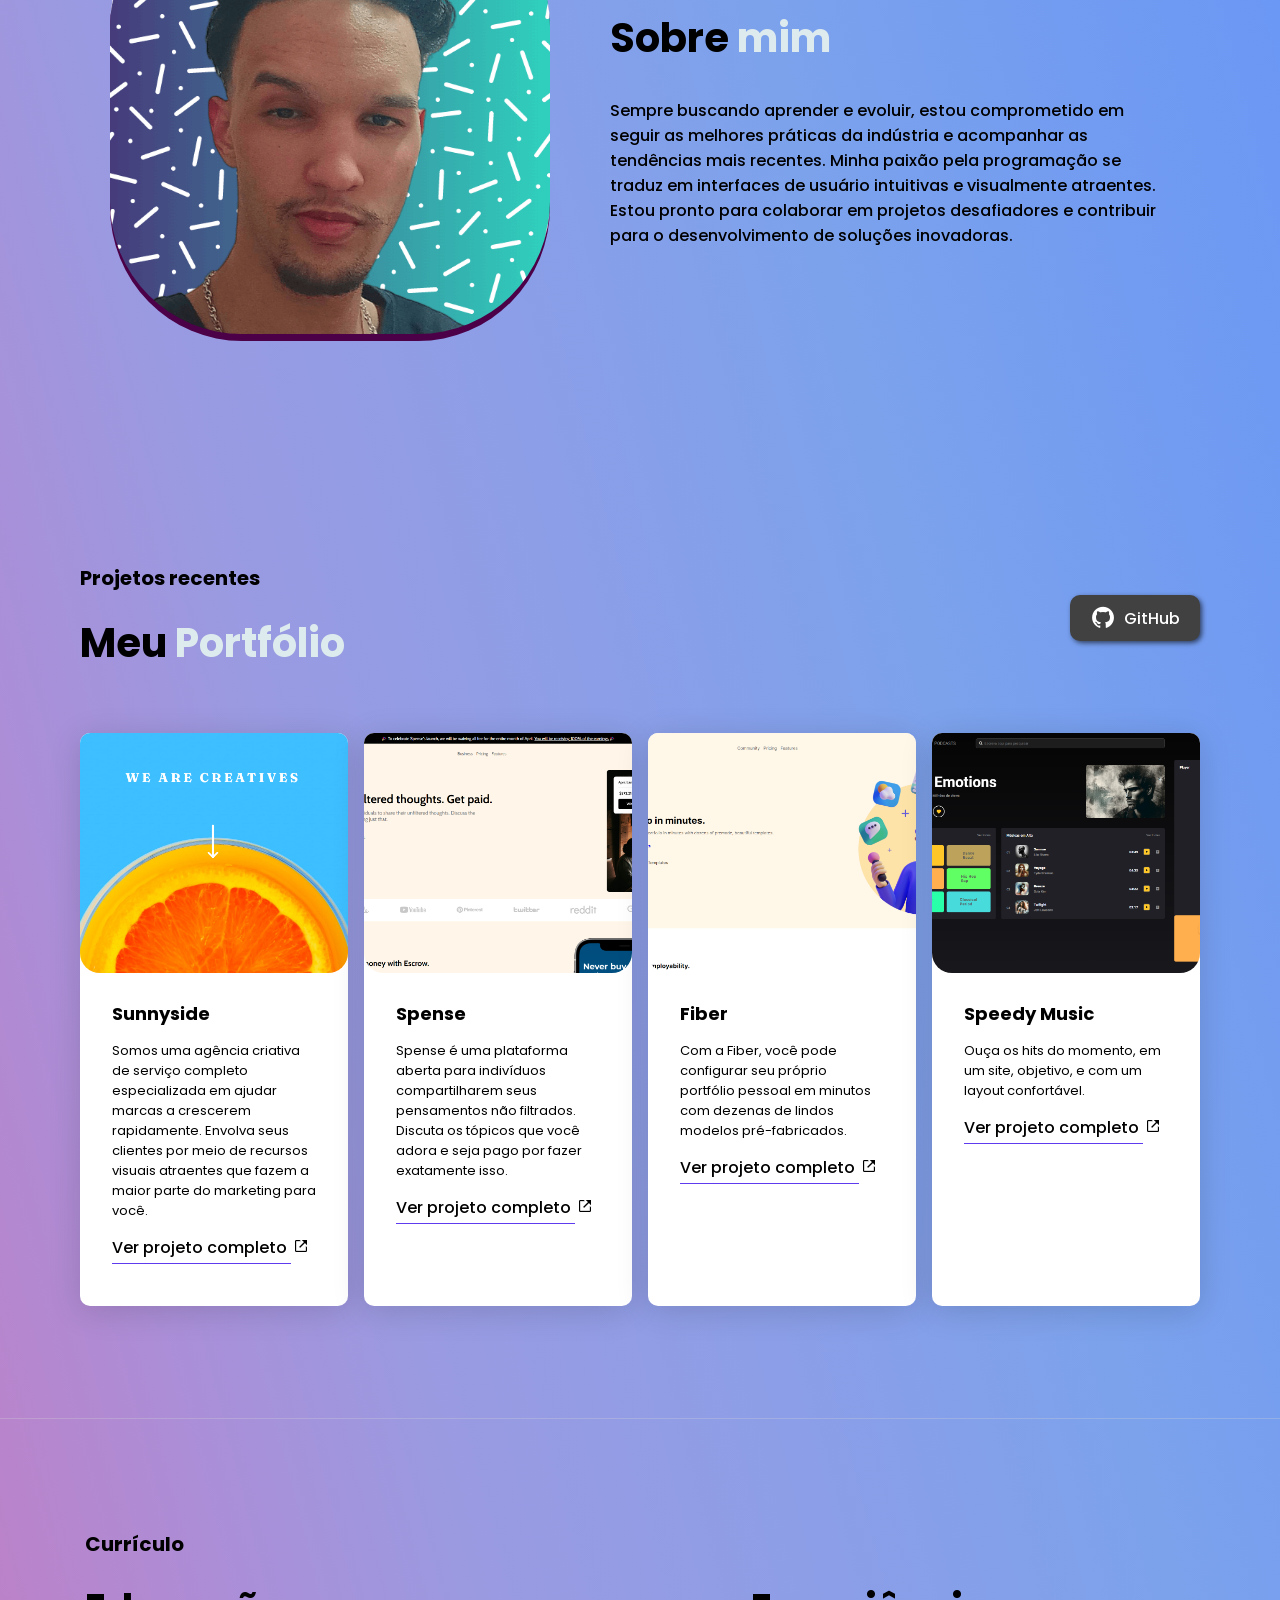
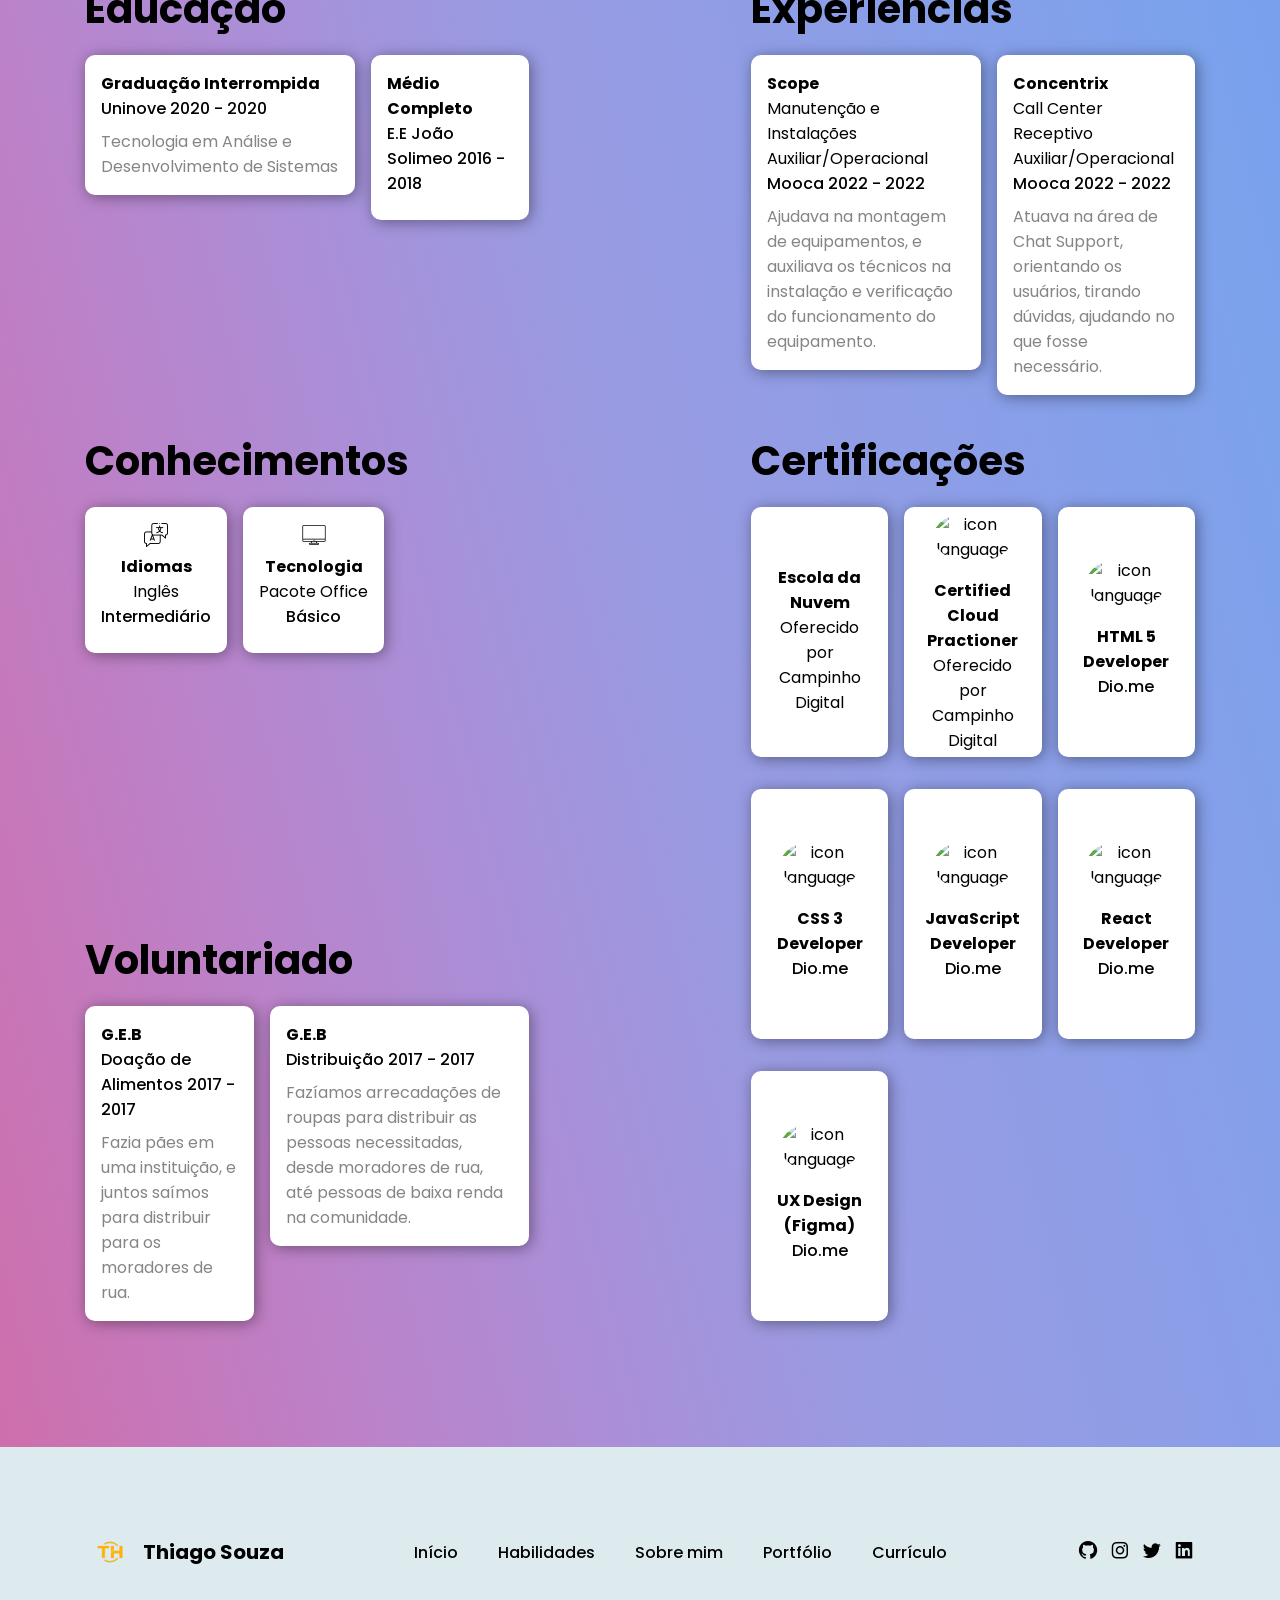
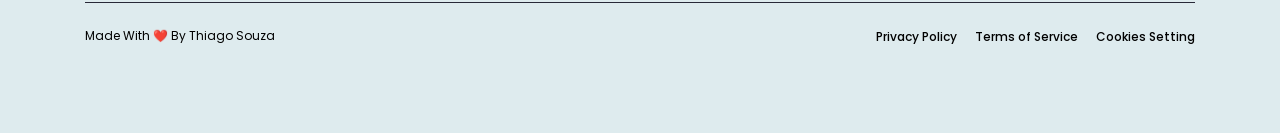
==== commit c8d7c777: "correção de bug no menu mobile" ====
--- a/index.html
+++ b/index.html
@@ -34,7 +34,7 @@
     <div id="particles-js"></div>
 
     <!-- Navigation -->
-    <nav>
+    <nav id="navigation">
       <div class="logo">
         <img src="assets/images/logo/logo-principal-colored.png" />
         <a href="https://instagram.com/th_ntc" target="_blank">Thiago Souza</a>
@@ -49,7 +49,7 @@
       <a class="contactme" href="mailto:thiagosouza.contato02@gmail.com"
         >Contate-me</a
       >
-      <button id="menuButton" onclick="openMenu()">
+      <button id="menuButton">
         <i class="bx bx-menu"></i>
       </button>
     </nav>
